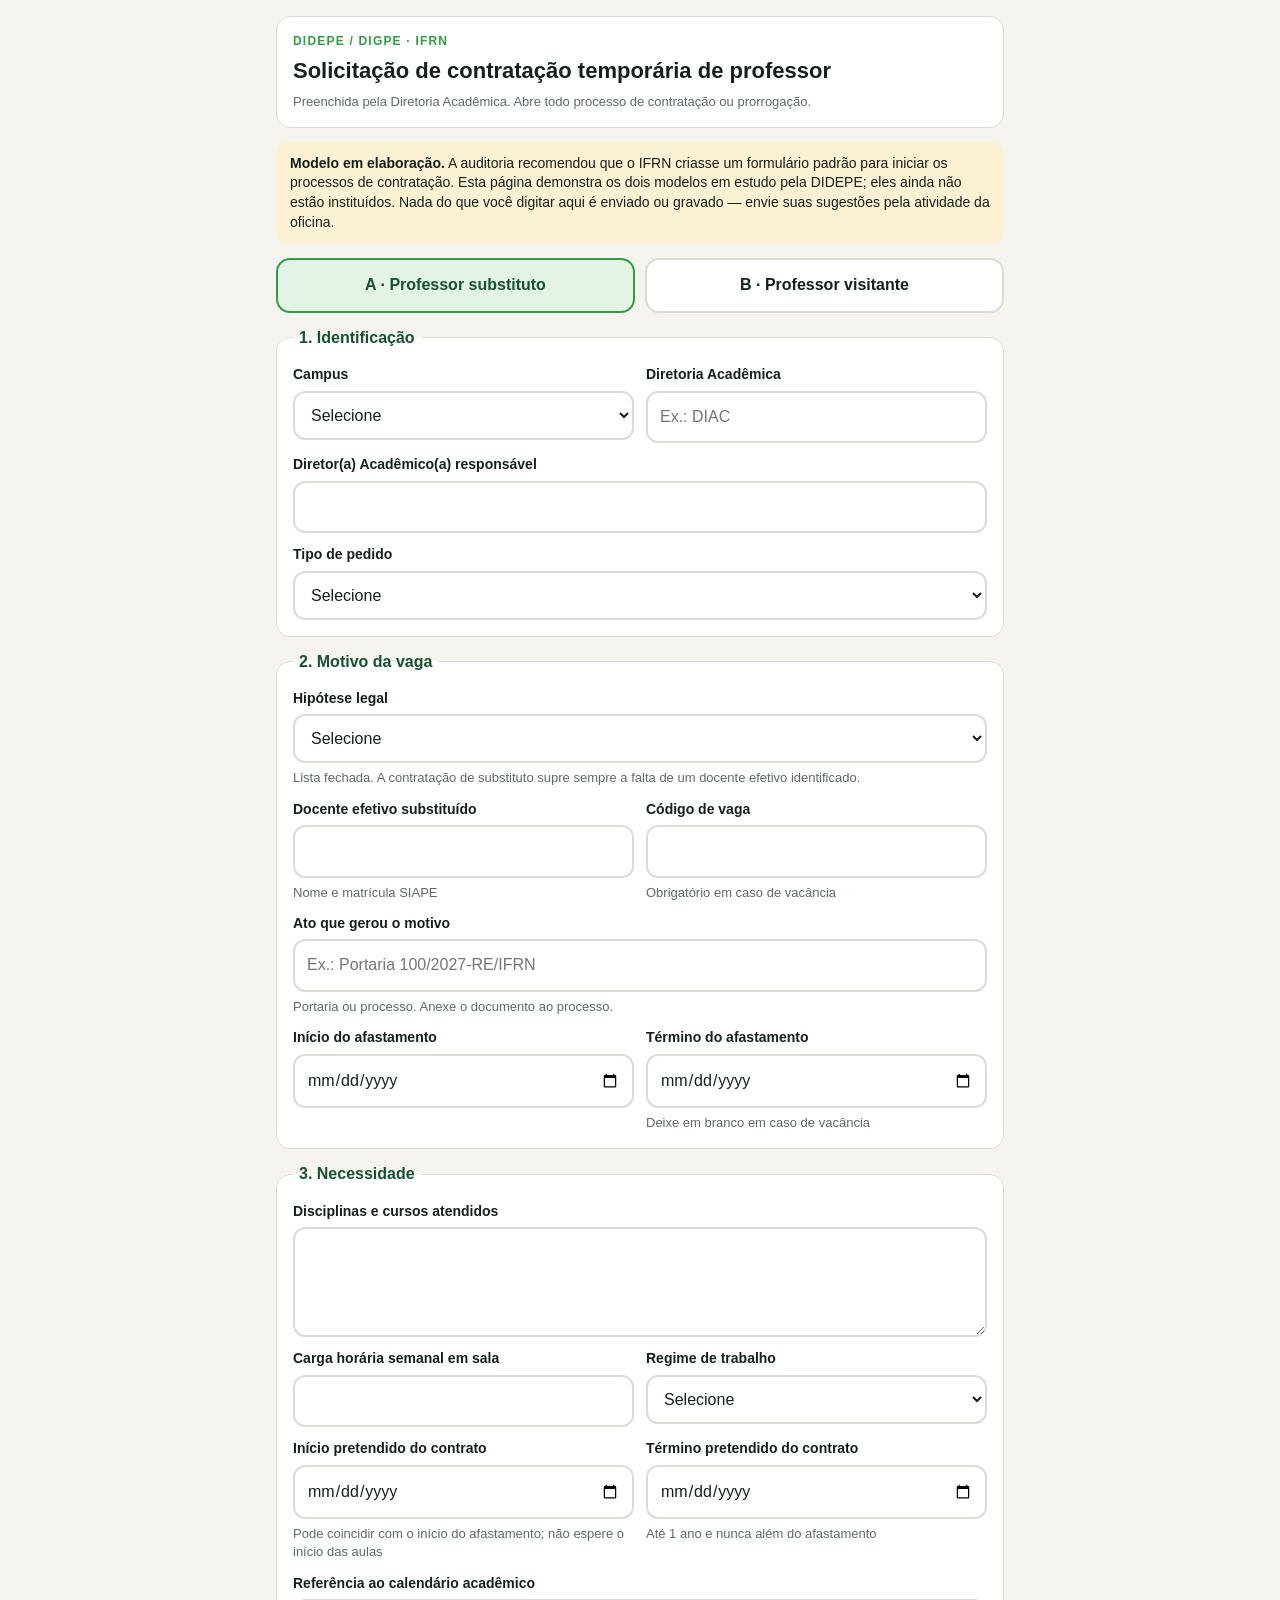
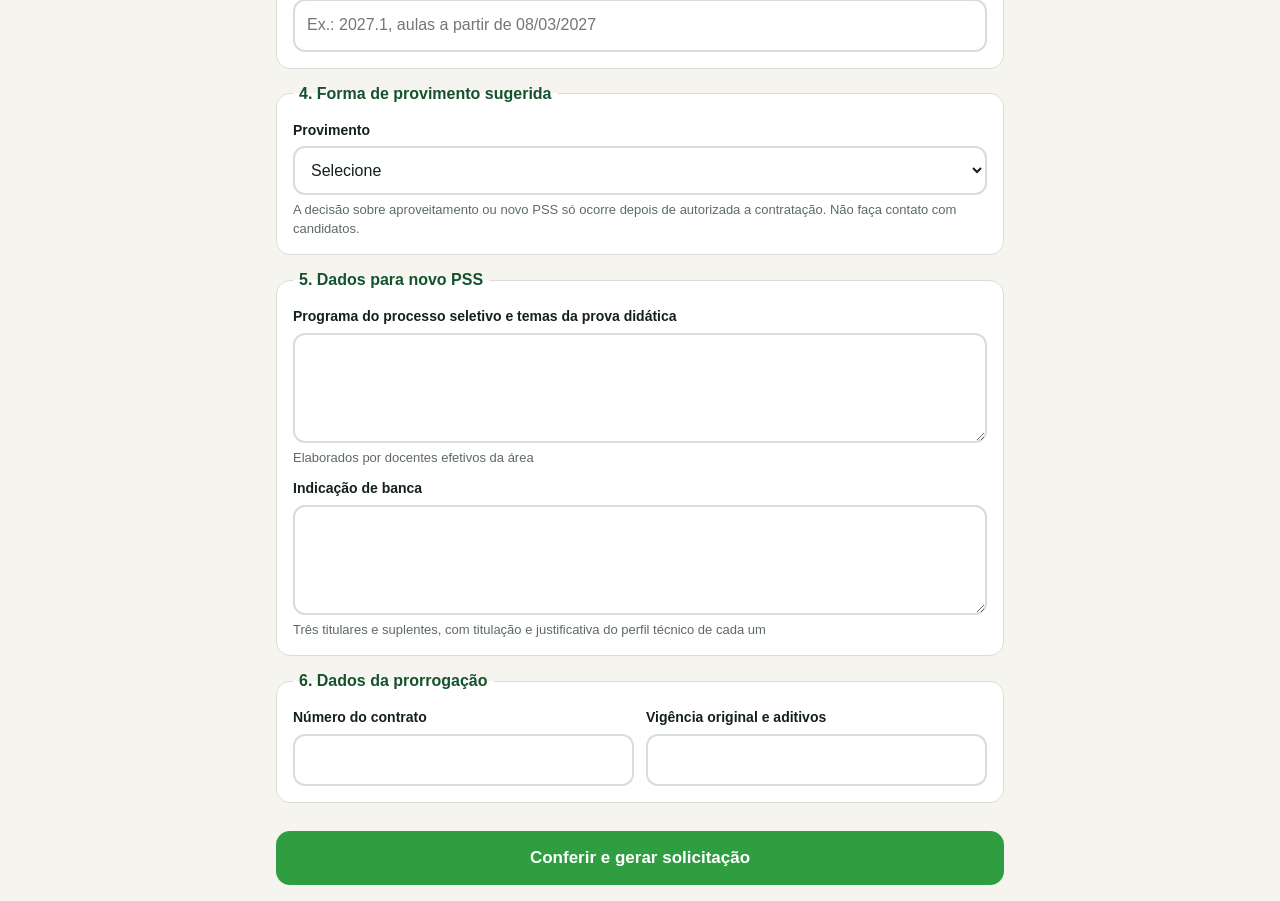
==== formulario.html @ 353e2e8f "Reorganiza as telas e acrescenta contexto aos blocos - distribui o conteúdo verticalmente; slides cu" ====
<!doctype html>
<html lang="pt-BR">
<head>
<meta charset="utf-8">
<meta name="viewport" content="width=device-width, initial-scale=1">
<meta name="theme-color" content="#14532d">
<title>Formulário padrão de solicitação · IFRN</title>
<link rel="stylesheet" href="css/base.css">
<style>
  .fm { max-width: 760px; margin: 0 auto; padding: 16px; display: flex; flex-direction: column; gap: 14px; }
  .abas { display: grid; grid-template-columns: 1fr 1fr; gap: 10px; }
  .abas button { border: 2px solid var(--linha); background: #fff; border-radius: var(--raio); padding: 14px 10px; font-weight: 700; min-height: 54px; }
  .abas button.ativo { border-color: var(--verde); background: var(--verde-cl); color: var(--verde-esc); }
  fieldset { border: 1px solid var(--linha); border-radius: var(--raio); background: #fff; padding: 16px; margin: 0; display: flex; flex-direction: column; gap: 12px; min-width: 0; }
  legend { font-weight: 800; color: var(--verde-esc); padding: 0 6px; }
  .duas { display: grid; grid-template-columns: 1fr 1fr; gap: 12px; }
  @media (max-width: 520px) { .duas { grid-template-columns: 1fr; } }
  .marcas { display: flex; flex-direction: column; gap: 8px; }
  .marcas label { display: flex; gap: 10px; align-items: flex-start; font-size: 15px; }
  .marcas input { width: 20px; height: 20px; margin-top: 2px; flex: 0 0 20px; }
  .dica { font-size: 13px; color: var(--cinza); }
  .modelo { background: var(--ambar-cl); border-radius: 12px; padding: 12px 14px; font-size: 14px; }
  #saida { background: #fff; border: 1px solid var(--linha); border-radius: var(--raio); padding: 20px; }
  #saida h2 { font-size: 18px; margin-bottom: 4px; } #saida h3 { font-size: 14px; color: var(--verde-esc); margin: 14px 0 4px; text-transform: uppercase; letter-spacing: .06em; }
  #saida dl { margin: 0; display: grid; grid-template-columns: minmax(120px, 34%) 1fr; gap: 4px 12px; font-size: 14px; } #saida dt { color: var(--cinza); } #saida dd { margin: 0; white-space: pre-wrap; }
  @media print { .nao-imp { display: none !important; } body { background: #fff; } #saida { border: 0; padding: 0; } }
</style>
</head>
<body>
<div class="fm">
  <div class="cartao nao-imp">
    <div class="rotulo">DIDEPE / DIGPE · IFRN</div>
    <h1 style="font-size:22px;margin-top:6px">Solicitação de contratação temporária de professor</h1>
    <p class="dica" style="margin-top:6px">Preenchida pela Diretoria Acadêmica. Abre todo processo de contratação ou prorrogação.</p>
  </div>
  <div class="modelo nao-imp"><b>Modelo em elaboração.</b> A auditoria recomendou que o IFRN criasse um formulário padrão para iniciar os processos de contratação. Esta página demonstra os dois modelos em estudo pela DIDEPE; eles ainda não estão instituídos. Nada do que você digitar aqui é enviado ou gravado — envie suas sugestões pela atividade da oficina.</div>
  <div class="abas nao-imp"><button id="ab-a" class="ativo">A · Professor substituto</button><button id="ab-b">B · Professor visitante</button></div>

  <form id="f" class="nao-imp" style="display:flex;flex-direction:column;gap:14px" novalidate></form>
  <div class="erro nao-imp" id="erros"></div>
  <button class="btn nao-imp" id="gerar">Conferir e gerar solicitação</button>
  <div id="saida" hidden></div>
  <button class="btn sec nao-imp" id="imprimir" hidden>Imprimir ou salvar em PDF</button>
</div>
<script src="js/conteudo.js"></script>
<script>
(function () {
  const $ = id => document.getElementById(id);
  const esc = s => String(s == null ? '' : s).replace(/[&<>"']/g, c => ({ '&': '&amp;', '<': '&lt;', '>': '&gt;', '"': '&quot;', "'": '&#39;' }[c]));
  const CAMPI = window.OFC_CAMPI.filter(c => c !== 'Outro');
  // Hipóteses do art. 2º da IN 1/2021-DIGPE (Lei 8.745/1993, art. 2º, § 1º). Lista fechada.
  const HIP = ['Vacância do cargo (exoneração, demissão, posse em cargo inacumulável, falecimento ou aposentadoria)',
    'Nomeação para cargo de reitor, vice-reitor, pró-reitor ou diretor de campus',
    'Afastamento para participação em programa de pós-graduação stricto sensu',
    'Afastamento para tratamento da própria saúde, superior a 60 dias',
    'Afastamento para estudo ou missão no exterior', 'Licença gestante ou adotante',
    'Afastamento para servir a organismo internacional', 'Afastamento para exercício de mandato eletivo',
    'Afastamento para servir a outro órgão ou entidade', 'Licença para acompanhamento de cônjuge ou companheiro',
    'Licença para desempenho de mandato classista', 'Licença para o serviço militar', 'Licença para tratar de assuntos particulares'];
  // Finalidades do art. 2º, § 5º, da Lei 8.745/1993. Falta de docente efetivo não é finalidade de visitante.
  const FIN = ['Apoiar a execução de programa de pós-graduação stricto sensu', 'Contribuir para o aprimoramento de programas de ensino, pesquisa e extensão',
    'Contribuir para a execução de programa de capacitação docente', 'Viabilizar intercâmbio científico e tecnológico'];
  // Art. 2º da Resolução 35/2022-CONSUP: o visitante pode atuar em todas as ofertas educativas.
  const ATU = ['Programas de pós-graduação stricto sensu', 'Cursos de pós-graduação lato sensu', 'Cursos técnicos e de graduação',
    'Programas e projetos de ensino, pesquisa e extensão', 'Programas de capacitação', 'Intercâmbio científico e tecnológico e parcerias institucionais',
    'Editoração e qualificação de periódicos científicos do IFRN'];
  const PROV = ['Lista de espera de PSS vigente no próprio campus', 'Lista de espera de PSS vigente em outro campus do IFRN',
    'Lista de espera de outra instituição federal de educação profissional e tecnológica', 'Novo processo seletivo simplificado'];

  const cp = (id, rot, html, dica) => '<div class="campo"><label for="' + id + '">' + rot + '</label>' + html + (dica ? '<span class="dica">' + dica + '</span>' : '') + '</div>';
  const tx = (id, rot, dica, ph) => cp(id, rot, '<input id="' + id + '" placeholder="' + esc(ph || '') + '">', dica);
  const dt = (id, rot, dica) => cp(id, rot, '<input type="date" id="' + id + '">', dica);
  const ar = (id, rot, dica) => cp(id, rot, '<textarea id="' + id + '"></textarea>', dica);
  const sl = (id, rot, ops, dica) => cp(id, rot, '<select id="' + id + '"><option value="">Selecione</option>' + ops.map(o => '<option>' + esc(o) + '</option>').join('') + '</select>', dica);
  const mk = (nome, ops) => '<div class="marcas">' + ops.map((o, i) => '<label><input type="checkbox" name="' + nome + '" value="' + esc(o) + '"><span>' + esc(o) + '</span></label>').join('') + '</div>';
  const fs = (leg, html, id) => '<fieldset' + (id ? ' id="' + id + '"' : '') + '><legend>' + leg + '</legend>' + html + '</fieldset>';
  const ident = fs('1. Identificação', '<div class="duas">' + sl('campus', 'Campus', CAMPI) + tx('diac', 'Diretoria Acadêmica', '', 'Ex.: DIAC') + '</div>' +
    tx('resp', 'Diretor(a) Acadêmico(a) responsável') + sl('pedido', 'Tipo de pedido', ['Nova contratação', 'Prorrogação de contrato']));

  const formA = () => ident +
    fs('2. Motivo da vaga', sl('hip', 'Hipótese legal', HIP, 'Lista fechada. A contratação de substituto supre sempre a falta de um docente efetivo identificado.') +
      '<div class="duas">' + tx('efetivo', 'Docente efetivo substituído', 'Nome e matrícula SIAPE') + tx('vaga', 'Código de vaga', 'Obrigatório em caso de vacância') + '</div>' +
      tx('ato', 'Ato que gerou o motivo', 'Portaria ou processo. Anexe o documento ao processo.', 'Ex.: Portaria 100/2027-RE/IFRN') +
      '<div class="duas">' + dt('af-ini', 'Início do afastamento') + dt('af-fim', 'Término do afastamento', 'Deixe em branco em caso de vacância') + '</div>') +
    fs('3. Necessidade', ar('disc', 'Disciplinas e cursos atendidos') +
      '<div class="duas">' + tx('ch', 'Carga horária semanal em sala') + sl('regime', 'Regime de trabalho', ['20 horas', '40 horas']) + '</div>' +
      '<div class="duas">' + dt('ini', 'Início pretendido do contrato', 'Pode coincidir com o início do afastamento; não espere o início das aulas') + dt('fim', 'Término pretendido do contrato', 'Até 1 ano e nunca além do afastamento') + '</div>' +
      tx('cal', 'Referência ao calendário acadêmico', '', 'Ex.: 2027.1, aulas a partir de 08/03/2027')) +
    fs('4. Forma de provimento sugerida', sl('prov', 'Provimento', PROV, 'A decisão sobre aproveitamento ou novo PSS só ocorre depois de autorizada a contratação. Não faça contato com candidatos.')) +
    fs('5. Dados para novo PSS', ar('prog', 'Programa do processo seletivo e temas da prova didática', 'Elaborados por docentes efetivos da área') +
      ar('banca', 'Indicação de banca', 'Três titulares e suplentes, com titulação e justificativa do perfil técnico de cada um'), 'sec-pss') +
    fs('6. Dados da prorrogação', '<div class="duas">' + tx('contrato', 'Número do contrato') + tx('vig', 'Vigência original e aditivos') + '</div>', 'sec-pro');

  const formB = () => ident.replace('</select></div></fieldset>', '</select></div>' + sl('mod', 'Modalidade', ['Professor visitante (PV)', 'Professor visitante estrangeiro (PVE)']) + '</fieldset>') +
    fs('2. Objetivo da contratação', sl('fin', 'Finalidade', FIN, 'Lista fechada da Lei 8.745/1993, art. 2º, § 5º. Falta de docente efetivo não é motivo para contratar visitante.') +
      '<div class="campo"><label>Onde o visitante atuará</label>' + mk('atu', ATU) + '<span class="dica">Marque todas as ofertas previstas. Não há restrição de oferta.</span></div>') +
    fs('3. Plano de trabalho', tx('vinc', 'Programa, curso ou projeto a que se vincula') +
      '<div class="campo"><label>Eixo</label>' + mk('eixo', ['Ensino', 'Pesquisa', 'Extensão']) + '</div>' +
      ar('just', 'Justificativa', 'Que contribuição o visitante traz que o quadro atual não oferece') +
      ar('ativ', 'Atividades previstas', 'Uma por linha, com a carga horária semanal de cada uma') +
      ar('metas', 'Metas e produtos esperados', 'Servem de base ao relatório de atividades e à eventual prorrogação') +
      ar('crono', 'Cronograma', 'Por mês ou por semestre')) +
    fs('4. Perfil e prazo', sl('tit', 'Titulação exigida', ['Doutor há pelo menos 2 anos', 'Exceção do art. 6º da Res. 35/2022 (somente se não houver doutor aprovado no certame)']) +
      tx('area', 'Área de conhecimento') + '<div class="duas">' + sl('regime', 'Regime de trabalho', ['20 horas', '40 horas']) + '<span></span></div>' +
      '<div class="duas">' + dt('ini', 'Início pretendido do contrato') + dt('fim', 'Término pretendido do contrato', 'PV: até 1 ano. PVE: até 2 anos') + '</div>') +
    fs('5. Dados da prorrogação', '<div class="duas">' + tx('contrato', 'Número do contrato') + tx('vig', 'Vigência original e aditivos') + '</div>' +
      ar('rel', 'Relatório de atividades', 'Informe o documento do relatório aprovado pela Diretoria Acadêmica'), 'sec-pro');

  let aba = 'a';
  const v = id => ($(id) ? $(id).value.trim() : '');
  const marcados = n => Array.from(document.querySelectorAll('input[name="' + n + '"]:checked')).map(i => i.value);
  const dias = (a, b) => Math.round((new Date(b) - new Date(a)) / 864e5);
  function condicionais() {
    if ($('sec-pss')) $('sec-pss').hidden = v('prov') !== PROV[3];
    if ($('sec-pro')) $('sec-pro').hidden = v('pedido') !== 'Prorrogação de contrato';
  }
  function montar() {
    $('f').innerHTML = aba === 'a' ? formA() : formB();
    $('ab-a').className = aba === 'a' ? 'ativo' : ''; $('ab-b').className = aba === 'b' ? 'ativo' : '';
    $('saida').hidden = true; $('imprimir').hidden = true; $('erros').textContent = '';
    $('f').onchange = condicionais; condicionais();
  }
  function validar() {
    const e = [], falta = (id, nome) => { if (!v(id)) e.push(nome); };
    falta('campus', 'Campus'); falta('diac', 'Diretoria Acadêmica'); falta('resp', 'Responsável'); falta('pedido', 'Tipo de pedido');
    const erros = [];
    if (aba === 'a') {
      falta('hip', 'Hipótese legal'); falta('ato', 'Ato que gerou o motivo'); falta('af-ini', 'Início do afastamento');
      falta('disc', 'Disciplinas'); falta('regime', 'Regime'); falta('ini', 'Início do contrato'); falta('fim', 'Término do contrato'); falta('cal', 'Calendário acadêmico'); falta('prov', 'Forma de provimento');
      const vac = v('hip') === HIP[0];
      if (vac) falta('vaga', 'Código de vaga'); else { falta('efetivo', 'Docente efetivo substituído'); falta('af-fim', 'Término do afastamento'); }
      if (v('prov') === PROV[3]) { falta('prog', 'Programa e temas do PSS'); falta('banca', 'Indicação de banca'); }
      if (v('ini') && v('fim')) {
        if (dias(v('ini'), v('fim')) <= 0) erros.push('O término do contrato deve ser posterior ao início.');
        if (dias(v('ini'), v('fim')) > 366) erros.push('O contrato inicial de substituto é de até 1 ano (Lei 8.745/1993, art. 4º, II). A prorrogação é pedida depois.');
        if (v('af-ini') && dias(v('af-ini'), v('ini')) < 0) erros.push('O contrato não pode começar antes do afastamento do docente efetivo.');
        if (!vac && v('af-fim') && dias(v('fim'), v('af-fim')) < 0) erros.push('O contrato não pode ultrapassar o término do afastamento (IN 1/2021, art. 4º, § 1º).');
      }
    } else {
      falta('mod', 'Modalidade'); falta('fin', 'Finalidade'); falta('vinc', 'Vínculo do plano de trabalho'); falta('just', 'Justificativa');
      falta('ativ', 'Atividades previstas'); falta('metas', 'Metas e produtos'); falta('crono', 'Cronograma'); falta('tit', 'Titulação exigida'); falta('area', 'Área');
      falta('regime', 'Regime'); falta('ini', 'Início do contrato'); falta('fim', 'Término do contrato');
      if (!marcados('atu').length) e.push('Onde o visitante atuará'); if (!marcados('eixo').length) e.push('Eixo');
      if (v('ini') && v('fim')) {
        const max = /PVE/.test(v('mod')) ? 731 : 366;
        if (dias(v('ini'), v('fim')) <= 0) erros.push('O término do contrato deve ser posterior ao início.');
        if (dias(v('ini'), v('fim')) > max) erros.push('Prazo inicial acima do permitido: PV até 1 ano, PVE até 2 anos (Res. 35/2022, art. 4º).');
      }
      if (v('pedido') === 'Prorrogação de contrato') falta('rel', 'Relatório de atividades');
    }
    if (v('pedido') === 'Prorrogação de contrato') { falta('contrato', 'Número do contrato'); falta('vig', 'Vigência original'); }
    if (e.length) erros.unshift('Preencha: ' + e.join(', ') + '.');
    return erros;
  }
  function gerar() {
    const erros = validar();
    $('erros').innerHTML = erros.map(esc).join('<br>');
    if (erros.length) { $('saida').hidden = true; $('imprimir').hidden = true; $('erros').scrollIntoView({ block: 'center' }); return; }
    const data = d => d ? d.split('-').reverse().join('/') : '';
    const linha = (k, val) => val ? '<dt>' + esc(k) + '</dt><dd>' + esc(val) + '</dd>' : '';
    const sec = (t, h) => h ? '<h3>' + esc(t) + '</h3><dl>' + h + '</dl>' : '';
    let h = '<h2>Solicitação de contratação temporária — ' + (aba === 'a' ? 'professor substituto' : esc(v('mod'))) + '</h2><p class="dica">Campus ' + esc(v('campus')) + ' · ' + esc(v('diac')) + '</p>' +
      sec('Identificação', linha('Responsável', v('resp')) + linha('Tipo de pedido', v('pedido')));
    if (aba === 'a') {
      h += sec('Motivo da vaga', linha('Hipótese legal', v('hip')) + linha('Docente efetivo', v('efetivo')) + linha('Código de vaga', v('vaga')) + linha('Ato', v('ato')) +
        linha('Afastamento', data(v('af-ini')) + (v('af-fim') ? ' a ' + data(v('af-fim')) : ''))) +
        sec('Necessidade', linha('Disciplinas e cursos', v('disc')) + linha('Carga horária', v('ch')) + linha('Regime', v('regime')) + linha('Período pretendido', data(v('ini')) + ' a ' + data(v('fim'))) + linha('Calendário acadêmico', v('cal'))) +
        sec('Provimento', linha('Forma sugerida', v('prov'))) + (v('prov') === PROV[3] ? sec('Novo PSS', linha('Programa e temas', v('prog')) + linha('Banca indicada', v('banca'))) : '');
    } else {
      h += sec('Objetivo', linha('Finalidade', v('fin')) + linha('Atuação', marcados('atu').join('; '))) +
        sec('Plano de trabalho', linha('Vínculo', v('vinc')) + linha('Eixo', marcados('eixo').join(', ')) + linha('Justificativa', v('just')) + linha('Atividades', v('ativ')) + linha('Metas e produtos', v('metas')) + linha('Cronograma', v('crono'))) +
        sec('Perfil e prazo', linha('Titulação', v('tit')) + linha('Área', v('area')) + linha('Regime', v('regime')) + linha('Período pretendido', data(v('ini')) + ' a ' + data(v('fim'))));
    }
    if (v('pedido') === 'Prorrogação de contrato') h += sec('Prorrogação', linha('Contrato', v('contrato')) + linha('Vigência original e aditivos', v('vig')) + linha('Relatório de atividades', v('rel')));
    h += '<p class="dica" style="margin-top:16px">Assinatura eletrônica do(a) Diretor(a) Acadêmico(a). Encaminhe à COGPE para análise.</p>';
    $('saida').innerHTML = h; $('saida').hidden = false; $('imprimir').hidden = false; $('saida').scrollIntoView({ behavior: 'smooth' });
  }
  $('ab-a').onclick = () => { aba = 'a'; montar(); };
  $('ab-b').onclick = () => { aba = 'b'; montar(); };
  $('gerar').onclick = gerar;
  $('imprimir').onclick = () => print();
  if (new URLSearchParams(location.search).get('m') === 'b') aba = 'b';
  montar();
})();
</script>
</body>
</html>
---- css/base.css ----
:root {
  --verde: #2f9e41; --verde-esc: #14532d; --verde-cl: #e3f3e5;
  --tinta: #14201a; --cinza: #5d6b63; --linha: #d9ddd4; --papel: #f6f4ee; --branco: #ffffff;
  --vermelho: #cd191e; --vermelho-cl: #fbe6e6; --ambar: #b77700; --ambar-cl: #fdf1d3;
  --raio: 14px;
  --fonte: -apple-system, BlinkMacSystemFont, "Segoe UI", Roboto, "Helvetica Neue", Arial, sans-serif;
}
* { box-sizing: border-box; }
html, body { margin: 0; padding: 0; }
body { font-family: var(--fonte); color: var(--tinta); background: var(--papel); line-height: 1.4; -webkit-text-size-adjust: 100%; }
h1, h2, h3, p { margin: 0; }
button { font: inherit; color: inherit; cursor: pointer; }
.faixa-teste { background: var(--ambar); color: #fff; text-align: center; font-weight: 700; font-size: 12px; letter-spacing: .12em; padding: 4px 8px; }

/* ---------- celular ---------- */
.cel { max-width: 560px; margin: 0 auto; min-height: 100dvh; display: flex; flex-direction: column; }
.cel-topo { background: var(--verde-esc); color: #fff; padding: 12px 16px; display: flex; align-items: center; justify-content: space-between; gap: 12px; position: sticky; top: 0; z-index: 5; }
.cel-topo .quem { font-weight: 700; font-size: 16px; overflow: hidden; text-overflow: ellipsis; white-space: nowrap; }
.cel-topo .quem small { display: block; font-weight: 400; opacity: .8; font-size: 12px; }
.cel-topo .placar { text-align: right; font-variant-numeric: tabular-nums; white-space: nowrap; }
.cel-topo .placar b { font-size: 20px; }
.cel-topo .placar small { display: block; opacity: .8; font-size: 12px; }
.cel-corpo { flex: 1; padding: 16px; display: flex; flex-direction: column; gap: 14px; }
.cel-nav { display: grid; grid-template-columns: 1fr 1fr; border-top: 1px solid var(--linha); background: var(--branco); position: sticky; bottom: 0; }
.cel-nav button { border: 0; background: none; padding: 14px 8px; font-weight: 600; color: var(--cinza); border-top: 3px solid transparent; }
.cel-nav button.ativo { color: var(--verde-esc); border-top-color: var(--verde); }
.cartao { background: var(--branco); border: 1px solid var(--linha); border-radius: var(--raio); padding: 16px; }
.rotulo { font-size: 12px; font-weight: 700; letter-spacing: .1em; text-transform: uppercase; color: var(--verde); }
.pergunta { font-size: 18px; font-weight: 600; margin-top: 6px; }
.opcoes { display: flex; flex-direction: column; gap: 10px; }
.opcao { text-align: left; background: var(--branco); border: 2px solid var(--linha); border-radius: var(--raio); padding: 14px 16px; font-size: 16px; min-height: 52px; width: 100%; display: flex; gap: 12px; align-items: center; }
.opcao .marca { flex: 0 0 22px; height: 22px; border-radius: 50%; border: 2px solid var(--linha); }
.opcao.multi .marca { border-radius: 6px; }
.opcao.sel { border-color: var(--verde); background: var(--verde-cl); }
.opcao.sel .marca { border-color: var(--verde); background: var(--verde); box-shadow: inset 0 0 0 3px #fff; }
.opcao.certa { border-color: var(--verde); background: var(--verde-cl); }
.opcao.errada { border-color: var(--vermelho); background: var(--vermelho-cl); }
.btn { border: 0; background: var(--verde); color: #fff; font-weight: 700; font-size: 17px; border-radius: var(--raio); padding: 15px 18px; width: 100%; min-height: 54px; }
.btn:disabled { background: #b9c2bb; }
.btn.sec { background: var(--branco); color: var(--verde-esc); border: 2px solid var(--verde); }
.campo { display: flex; flex-direction: column; gap: 6px; }
.campo label { font-weight: 600; font-size: 14px; }
.campo input, .campo select, .campo textarea { font: inherit; font-size: 16px; padding: 13px 12px; border: 2px solid var(--linha); border-radius: 12px; background: #fff; width: 100%; color: var(--tinta); }
.campo textarea { min-height: 110px; resize: vertical; }
.campo input:focus, .campo select:focus, .campo textarea:focus { outline: none; border-color: var(--verde); }
.aviso { text-align: center; padding: 28px 16px; }
.aviso .icone { font-size: 44px; line-height: 1; }
.aviso h2 { font-size: 22px; margin-top: 10px; }
.aviso p { color: var(--cinza); margin-top: 6px; }
.resultado { border-radius: var(--raio); padding: 18px; text-align: center; font-weight: 700; font-size: 20px; }
.resultado.ok { background: var(--verde-cl); color: var(--verde-esc); }
.resultado.nao { background: var(--vermelho-cl); color: var(--vermelho); }
.resultado small { display: block; font-weight: 500; font-size: 14px; margin-top: 4px; }
.erro { color: var(--vermelho); font-size: 14px; font-weight: 600; }
.ordem-item { display: grid; grid-template-columns: 30px 1fr auto; gap: 10px; align-items: center; background: #fff; border: 2px solid var(--linha); border-radius: 12px; padding: 10px; }
.ordem-item .n { font-weight: 800; color: var(--verde); text-align: center; }
.ordem-item .setas { display: flex; gap: 6px; }
.ordem-item .setas button { width: 42px; height: 42px; border-radius: 10px; border: 2px solid var(--linha); background: var(--papel); font-size: 18px; }
.mural-item { display: grid; grid-template-columns: 1fr auto; gap: 12px; align-items: center; background: #fff; border: 1px solid var(--linha); border-radius: 12px; padding: 12px; }
.voto { min-width: 58px; border: 2px solid var(--linha); background: #fff; border-radius: 12px; padding: 8px 6px; font-weight: 700; text-align: center; }
.voto.meu { border-color: var(--verde); background: var(--verde-cl); color: var(--verde-esc); }
.caso-texto { background: var(--ambar-cl); border-radius: 12px; padding: 14px; font-size: 15px; }
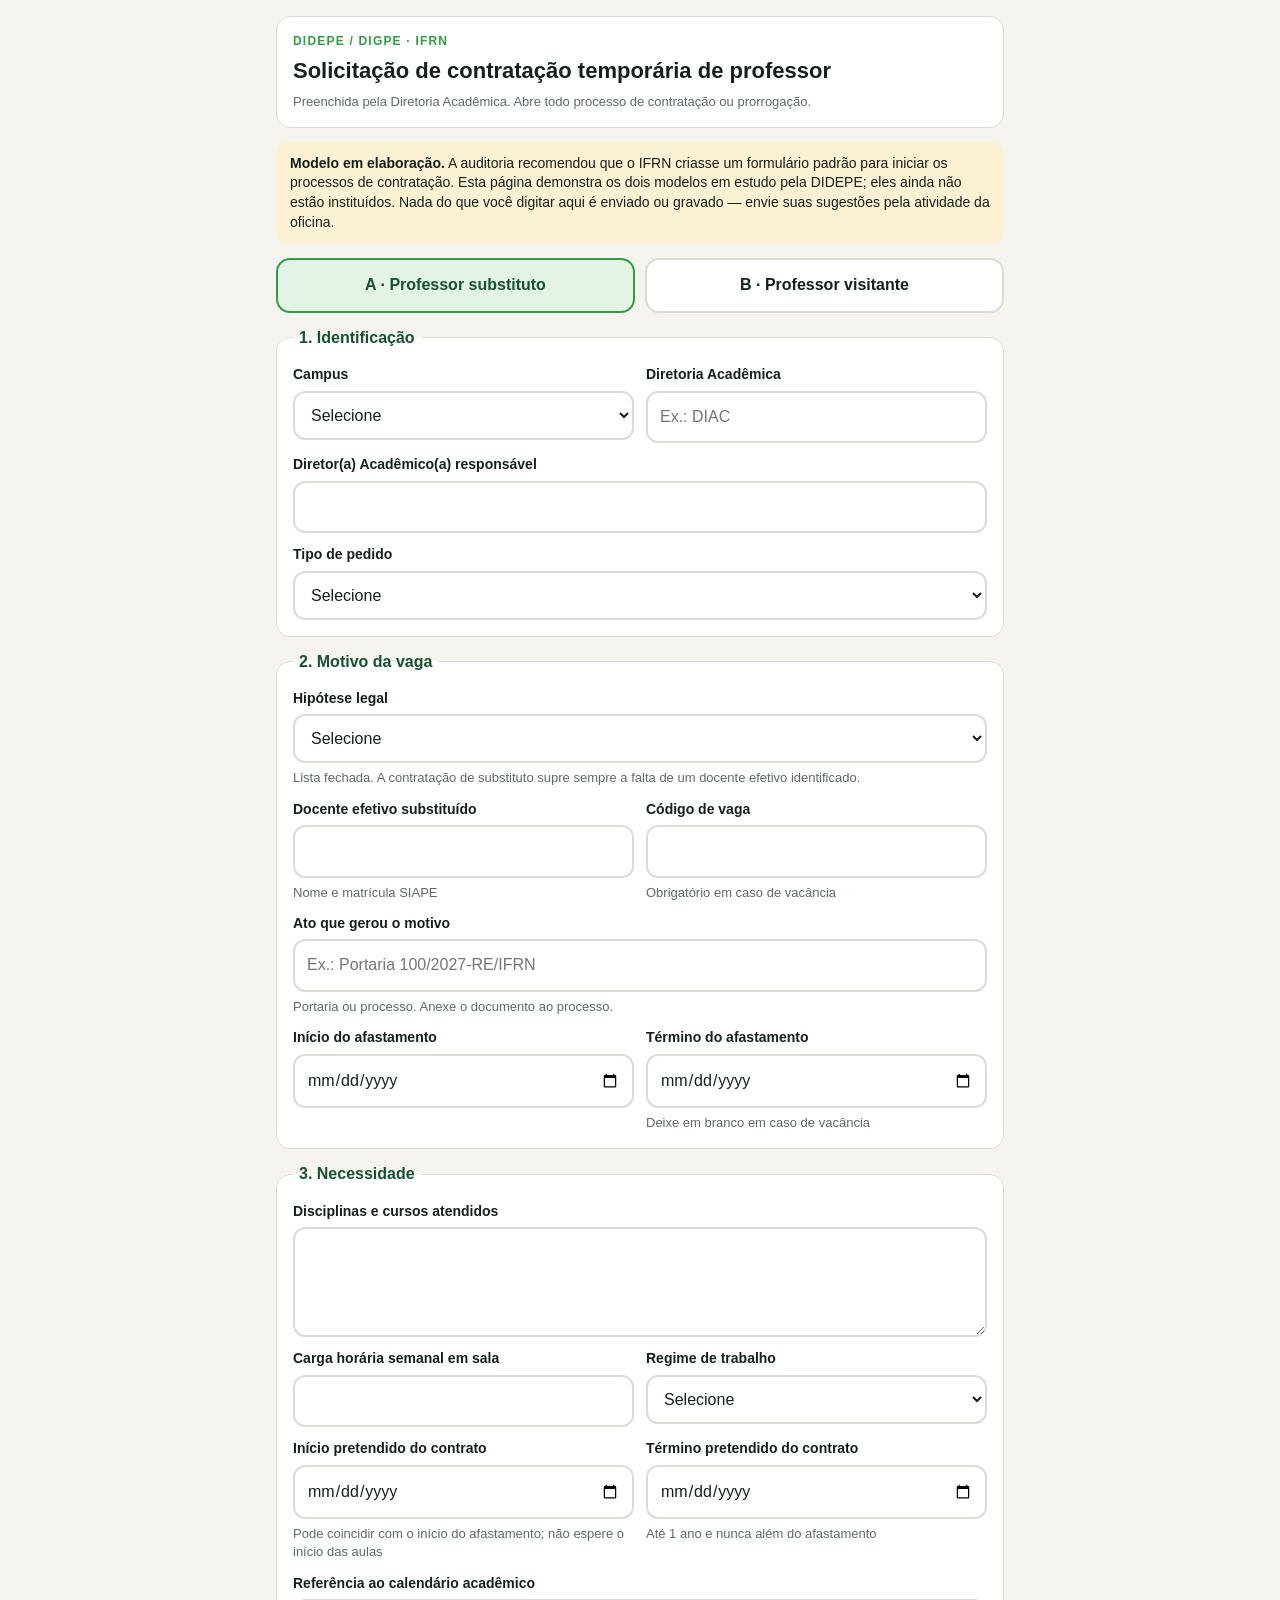
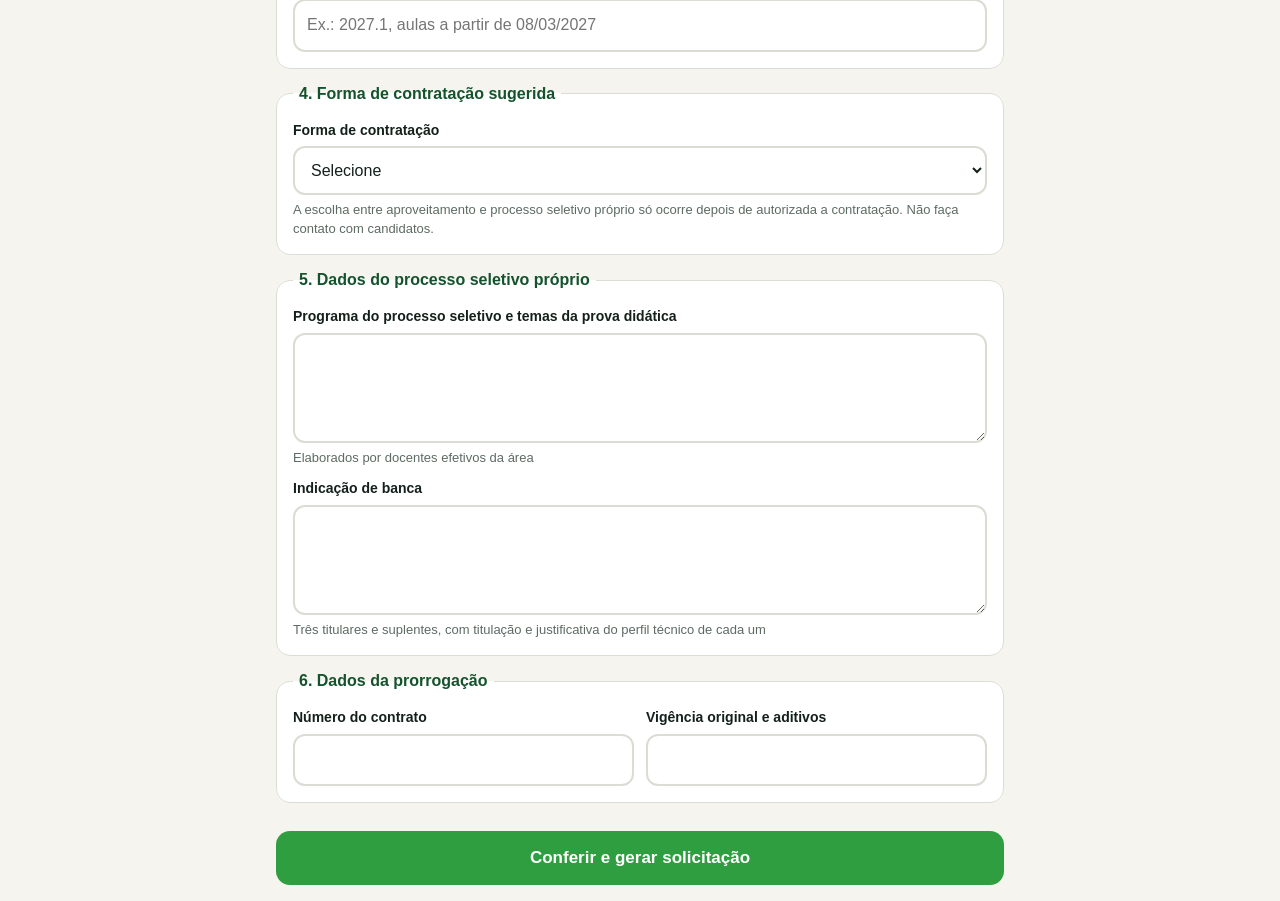
==== commit 39fdefce: "Troca 'provimento' por 'forma de contratação' Provimento é termo de cargo efetivo. Para temporários," ====
--- a/formulario.html
+++ b/formulario.html
@@ -64,8 +64,9 @@
   const ATU = ['Programas de pós-graduação stricto sensu', 'Cursos de pós-graduação lato sensu', 'Cursos técnicos e de graduação',
     'Programas e projetos de ensino, pesquisa e extensão', 'Programas de capacitação', 'Intercâmbio científico e tecnológico e parcerias institucionais',
     'Editoração e qualificação de periódicos científicos do IFRN'];
-  const PROV = ['Lista de espera de PSS vigente no próprio campus', 'Lista de espera de PSS vigente em outro campus do IFRN',
-    'Lista de espera de outra instituição federal de educação profissional e tecnológica', 'Novo processo seletivo simplificado'];
+  // Formas de contratação: aproveitamento de lista de espera vigente ou processo seletivo próprio.
+  const PROV = ['Aproveitamento de lista de espera do próprio campus', 'Aproveitamento de lista de espera de outro campus do IFRN',
+    'Aproveitamento de lista de espera de outra instituição federal de educação profissional e tecnológica', 'Realização de processo seletivo próprio'];
 
   const cp = (id, rot, html, dica) => '<div class="campo"><label for="' + id + '">' + rot + '</label>' + html + (dica ? '<span class="dica">' + dica + '</span>' : '') + '</div>';
   const tx = (id, rot, dica, ph) => cp(id, rot, '<input id="' + id + '" placeholder="' + esc(ph || '') + '">', dica);
@@ -86,8 +87,8 @@
       '<div class="duas">' + tx('ch', 'Carga horária semanal em sala') + sl('regime', 'Regime de trabalho', ['20 horas', '40 horas']) + '</div>' +
       '<div class="duas">' + dt('ini', 'Início pretendido do contrato', 'Pode coincidir com o início do afastamento; não espere o início das aulas') + dt('fim', 'Término pretendido do contrato', 'Até 1 ano e nunca além do afastamento') + '</div>' +
       tx('cal', 'Referência ao calendário acadêmico', '', 'Ex.: 2027.1, aulas a partir de 08/03/2027')) +
-    fs('4. Forma de provimento sugerida', sl('prov', 'Provimento', PROV, 'A decisão sobre aproveitamento ou novo PSS só ocorre depois de autorizada a contratação. Não faça contato com candidatos.')) +
-    fs('5. Dados para novo PSS', ar('prog', 'Programa do processo seletivo e temas da prova didática', 'Elaborados por docentes efetivos da área') +
+    fs('4. Forma de contratação sugerida', sl('prov', 'Forma de contratação', PROV, 'A escolha entre aproveitamento e processo seletivo próprio só ocorre depois de autorizada a contratação. Não faça contato com candidatos.')) +
+    fs('5. Dados do processo seletivo próprio', ar('prog', 'Programa do processo seletivo e temas da prova didática', 'Elaborados por docentes efetivos da área') +
       ar('banca', 'Indicação de banca', 'Três titulares e suplentes, com titulação e justificativa do perfil técnico de cada um'), 'sec-pss') +
     fs('6. Dados da prorrogação', '<div class="duas">' + tx('contrato', 'Número do contrato') + tx('vig', 'Vigência original e aditivos') + '</div>', 'sec-pro');
 
@@ -126,10 +127,10 @@
     const erros = [];
     if (aba === 'a') {
       falta('hip', 'Hipótese legal'); falta('ato', 'Ato que gerou o motivo'); falta('af-ini', 'Início do afastamento');
-      falta('disc', 'Disciplinas'); falta('regime', 'Regime'); falta('ini', 'Início do contrato'); falta('fim', 'Término do contrato'); falta('cal', 'Calendário acadêmico'); falta('prov', 'Forma de provimento');
+      falta('disc', 'Disciplinas'); falta('regime', 'Regime'); falta('ini', 'Início do contrato'); falta('fim', 'Término do contrato'); falta('cal', 'Calendário acadêmico'); falta('prov', 'Forma de contratação');
       const vac = v('hip') === HIP[0];
       if (vac) falta('vaga', 'Código de vaga'); else { falta('efetivo', 'Docente efetivo substituído'); falta('af-fim', 'Término do afastamento'); }
-      if (v('prov') === PROV[3]) { falta('prog', 'Programa e temas do PSS'); falta('banca', 'Indicação de banca'); }
+      if (v('prov') === PROV[3]) { falta('prog', 'Programa e temas do processo seletivo'); falta('banca', 'Indicação de banca'); }
       if (v('ini') && v('fim')) {
         if (dias(v('ini'), v('fim')) <= 0) erros.push('O término do contrato deve ser posterior ao início.');
         if (dias(v('ini'), v('fim')) > 366) erros.push('O contrato inicial de substituto é de até 1 ano (Lei 8.745/1993, art. 4º, II). A prorrogação é pedida depois.');
@@ -165,7 +166,7 @@
       h += sec('Motivo da vaga', linha('Hipótese legal', v('hip')) + linha('Docente efetivo', v('efetivo')) + linha('Código de vaga', v('vaga')) + linha('Ato', v('ato')) +
         linha('Afastamento', data(v('af-ini')) + (v('af-fim') ? ' a ' + data(v('af-fim')) : ''))) +
         sec('Necessidade', linha('Disciplinas e cursos', v('disc')) + linha('Carga horária', v('ch')) + linha('Regime', v('regime')) + linha('Período pretendido', data(v('ini')) + ' a ' + data(v('fim'))) + linha('Calendário acadêmico', v('cal'))) +
-        sec('Provimento', linha('Forma sugerida', v('prov'))) + (v('prov') === PROV[3] ? sec('Novo PSS', linha('Programa e temas', v('prog')) + linha('Banca indicada', v('banca'))) : '');
+        sec('Forma de contratação', linha('Forma sugerida', v('prov'))) + (v('prov') === PROV[3] ? sec('Processo seletivo próprio', linha('Programa e temas', v('prog')) + linha('Banca indicada', v('banca'))) : '');
     } else {
       h += sec('Objetivo', linha('Finalidade', v('fin')) + linha('Atuação', marcados('atu').join('; '))) +
         sec('Plano de trabalho', linha('Vínculo', v('vinc')) + linha('Eixo', marcados('eixo').join(', ')) + linha('Justificativa', v('just')) + linha('Atividades', v('ativ')) + linha('Metas e produtos', v('metas')) + linha('Cronograma', v('crono'))) +
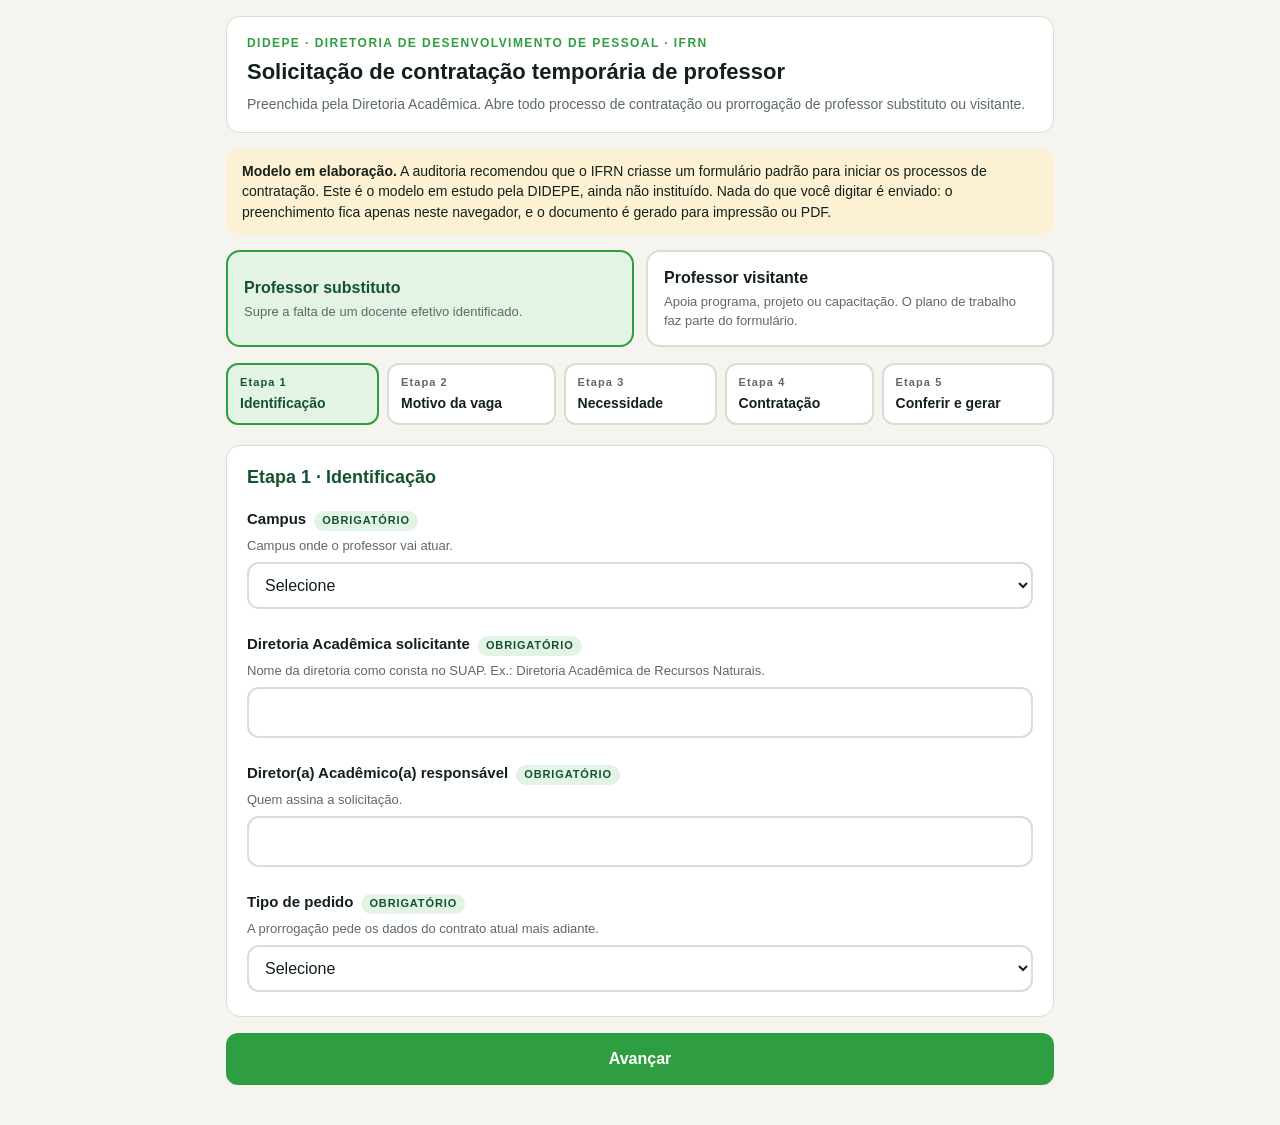
==== commit 75d682ee: "Refaz o formulário em etapas e ajusta o mural e a autodeclaração Formulário: - arquivo único, sem de" ====
--- a/formulario.html
+++ b/formulario.html
@@ -3,185 +3,430 @@
 <head>
 <meta charset="utf-8">
 <meta name="viewport" content="width=device-width, initial-scale=1">
-<meta name="theme-color" content="#14532d">
-<title>Formulário padrão de solicitação · IFRN</title>
-<link rel="stylesheet" href="css/base.css">
+<title>Solicitação de contratação temporária de professor · IFRN</title>
+<!-- Arquivo único: funciona offline, basta abrir no navegador. Nada é enviado nem gravado em servidor. -->
 <style>
-  .fm { max-width: 760px; margin: 0 auto; padding: 16px; display: flex; flex-direction: column; gap: 14px; }
-  .abas { display: grid; grid-template-columns: 1fr 1fr; gap: 10px; }
-  .abas button { border: 2px solid var(--linha); background: #fff; border-radius: var(--raio); padding: 14px 10px; font-weight: 700; min-height: 54px; }
-  .abas button.ativo { border-color: var(--verde); background: var(--verde-cl); color: var(--verde-esc); }
-  fieldset { border: 1px solid var(--linha); border-radius: var(--raio); background: #fff; padding: 16px; margin: 0; display: flex; flex-direction: column; gap: 12px; min-width: 0; }
-  legend { font-weight: 800; color: var(--verde-esc); padding: 0 6px; }
-  .duas { display: grid; grid-template-columns: 1fr 1fr; gap: 12px; }
-  @media (max-width: 520px) { .duas { grid-template-columns: 1fr; } }
-  .marcas { display: flex; flex-direction: column; gap: 8px; }
-  .marcas label { display: flex; gap: 10px; align-items: flex-start; font-size: 15px; }
-  .marcas input { width: 20px; height: 20px; margin-top: 2px; flex: 0 0 20px; }
-  .dica { font-size: 13px; color: var(--cinza); }
-  .modelo { background: var(--ambar-cl); border-radius: 12px; padding: 12px 14px; font-size: 14px; }
-  #saida { background: #fff; border: 1px solid var(--linha); border-radius: var(--raio); padding: 20px; }
-  #saida h2 { font-size: 18px; margin-bottom: 4px; } #saida h3 { font-size: 14px; color: var(--verde-esc); margin: 14px 0 4px; text-transform: uppercase; letter-spacing: .06em; }
-  #saida dl { margin: 0; display: grid; grid-template-columns: minmax(120px, 34%) 1fr; gap: 4px 12px; font-size: 14px; } #saida dt { color: var(--cinza); } #saida dd { margin: 0; white-space: pre-wrap; }
-  @media print { .nao-imp { display: none !important; } body { background: #fff; } #saida { border: 0; padding: 0; } }
+:root{--verde:#2f9e41;--verde-esc:#14532d;--verde-cl:#e3f3e5;--tinta:#14201a;--cinza:#5d6b63;
+--linha:#d9ddd4;--papel:#f6f4ee;--vermelho:#cd191e;--vermelho-cl:#fbe6e6;--ambar:#b77700;--ambar-cl:#fdf1d3;--raio:14px}
+*{box-sizing:border-box}
+[hidden]{display:none !important}
+html,body{margin:0;padding:0}
+body{font-family:-apple-system,BlinkMacSystemFont,"Segoe UI",Roboto,"Helvetica Neue",Arial,sans-serif;
+color:var(--tinta);background:var(--papel);line-height:1.45;-webkit-text-size-adjust:100%}
+h1,h2,h3,p{margin:0}
+button{font:inherit;color:inherit;cursor:pointer}
+.env{max-width:860px;margin:0 auto;padding:16px 16px 40px;display:flex;flex-direction:column;gap:16px}
+.cab{background:#fff;border:1px solid var(--linha);border-radius:var(--raio);padding:18px 20px}
+.cab .rot{font-size:12px;font-weight:800;letter-spacing:.12em;text-transform:uppercase;color:var(--verde)}
+.cab h1{font-size:22px;margin-top:6px;line-height:1.25}
+.cab p{color:var(--cinza);font-size:14px;margin-top:8px}
+.aviso{background:var(--ambar-cl);border-radius:12px;padding:12px 16px;font-size:14px}
+/* seletor de modelo */
+.modelos{display:grid;grid-template-columns:1fr 1fr;gap:12px}
+.modelos button{border:2px solid var(--linha);background:#fff;border-radius:var(--raio);padding:14px 16px;
+text-align:left;min-height:76px;display:flex;flex-direction:column;gap:4px;justify-content:center}
+.modelos button b{font-size:16px}
+.modelos button span{font-size:13px;color:var(--cinza);font-weight:400}
+.modelos button.on{border-color:var(--verde);background:var(--verde-cl)}
+.modelos button.on b{color:var(--verde-esc)}
+/* etapas */
+.etapas{display:flex;gap:8px;overflow-x:auto;padding-bottom:4px}
+.etapas button{flex:1 0 auto;min-width:112px;border:2px solid var(--linha);background:#fff;border-radius:12px;
+padding:10px 12px;text-align:left;display:flex;flex-direction:column;gap:2px;position:relative}
+.etapas button em{font-style:normal;font-size:11px;font-weight:800;letter-spacing:.1em;color:var(--cinza)}
+.etapas button b{font-size:14px;font-weight:600}
+.etapas button.on{border-color:var(--verde);background:var(--verde-cl)}
+.etapas button.on b,.etapas button.on em{color:var(--verde-esc)}
+.etapas button.ok em::after{content:" ✓";color:var(--verde)}
+.etapas button.falta em::after{content:" !";color:var(--vermelho)}
+.painel{background:#fff;border:1px solid var(--linha);border-radius:var(--raio);padding:18px 20px;
+display:flex;flex-direction:column;gap:18px}
+.painel h2{font-size:18px;color:var(--verde-esc)}
+.campo{display:flex;flex-direction:column;gap:6px}
+.campo .lin{display:flex;align-items:baseline;gap:8px;flex-wrap:wrap}
+.campo label{font-weight:600;font-size:15px}
+.marca{font-size:11px;font-weight:800;letter-spacing:.08em;text-transform:uppercase;border-radius:999px;padding:2px 8px}
+.marca.ob{background:var(--verde-cl);color:var(--verde-esc)}
+.marca.op{background:#eceae3;color:var(--cinza)}
+.dica{font-size:13px;color:var(--cinza)}
+.campo input,.campo select,.campo textarea{font:inherit;font-size:16px;padding:12px;border:2px solid var(--linha);
+border-radius:12px;background:#fff;width:100%;color:var(--tinta)}
+.campo textarea{min-height:104px;resize:vertical}
+.campo input:focus,.campo select:focus,.campo textarea:focus{outline:none;border-color:var(--verde)}
+.campo.erro input,.campo.erro select,.campo.erro textarea,.campo.erro .marcas{border-color:var(--vermelho);background:var(--vermelho-cl)}
+.campo .msg{font-size:13px;color:var(--vermelho);font-weight:600}
+.duas{display:grid;grid-template-columns:1fr 1fr;gap:16px}
+@media (max-width:560px){.duas{grid-template-columns:1fr}.modelos{grid-template-columns:1fr}}
+.marcas{display:flex;flex-direction:column;gap:8px;border:2px solid transparent;border-radius:12px}
+.marcas label{display:flex;gap:10px;align-items:flex-start;font-size:15px;font-weight:400}
+.marcas input{width:20px;height:20px;margin-top:2px;flex:0 0 20px}
+.nav{display:flex;gap:12px}
+.btn{border:0;background:var(--verde);color:#fff;font-weight:700;font-size:16px;border-radius:12px;
+padding:14px 20px;min-height:52px;flex:1}
+.btn.sec{background:#fff;color:var(--verde-esc);border:2px solid var(--verde)}
+.btn.fraco{background:#fff;color:var(--cinza);border:2px solid var(--linha);font-weight:600}
+.btn:disabled{opacity:.5}
+.resumo{background:var(--vermelho-cl);border-radius:12px;padding:14px 16px;font-size:14px;color:var(--vermelho);font-weight:600}
+.resumo ul{margin:8px 0 0;padding-left:20px;font-weight:400}
+/* documento gerado */
+#doc{background:#fff;border:1px solid var(--linha);border-radius:var(--raio);padding:40px}
+.doc-cab{text-align:center;border-bottom:2px solid var(--tinta);padding-bottom:12px;margin-bottom:22px}
+.doc-cab div{font-size:12px;letter-spacing:.04em;text-transform:uppercase}
+.doc-cab div.org{font-weight:700}
+#doc h2{text-align:center;font-size:16px;letter-spacing:.04em;text-transform:uppercase;margin:0 0 22px}
+#doc section{margin-bottom:18px;break-inside:avoid}
+#doc h3{font-size:12px;letter-spacing:.08em;text-transform:uppercase;color:var(--verde-esc);
+border-bottom:1px solid var(--linha);padding-bottom:4px;margin:0 0 8px}
+#doc dl{margin:0;display:grid;grid-template-columns:minmax(150px,32%) 1fr;gap:6px 16px;font-size:14px}
+#doc dt{color:var(--cinza)}
+#doc dd{margin:0;white-space:pre-wrap}
+.assina{margin-top:40px;text-align:center;font-size:14px;break-inside:avoid}
+.assina .risco{width:280px;border-top:1px solid var(--tinta);margin:48px auto 6px}
+.assina small{color:var(--cinza)}
+@media print{
+  @page{size:A4;margin:18mm 16mm}
+  body{background:#fff}
+  .env{max-width:none;padding:0;gap:0}
+  .nao-imp{display:none !important}
+  #doc{border:0;border-radius:0;padding:0}
+  #doc dl{font-size:11pt}
+  .doc-cab{margin-bottom:16px}
+  #doc h2{margin-bottom:16px}
+  #doc section{margin-bottom:11px}
+  .assina{margin-top:8px}
+  .assina .risco{margin:24px auto 6px}
+}
 </style>
 </head>
 <body>
-<div class="fm">
-  <div class="cartao nao-imp">
-    <div class="rotulo">DIDEPE / DIGPE · IFRN</div>
-    <h1 style="font-size:22px;margin-top:6px">Solicitação de contratação temporária de professor</h1>
-    <p class="dica" style="margin-top:6px">Preenchida pela Diretoria Acadêmica. Abre todo processo de contratação ou prorrogação.</p>
+<div class="env">
+  <div class="cab nao-imp">
+    <div class="rot">DIDEPE · Diretoria de Desenvolvimento de Pessoal · IFRN</div>
+    <h1>Solicitação de contratação temporária de professor</h1>
+    <p>Preenchida pela Diretoria Acadêmica. Abre todo processo de contratação ou prorrogação de professor substituto ou visitante.</p>
   </div>
-  <div class="modelo nao-imp"><b>Modelo em elaboração.</b> A auditoria recomendou que o IFRN criasse um formulário padrão para iniciar os processos de contratação. Esta página demonstra os dois modelos em estudo pela DIDEPE; eles ainda não estão instituídos. Nada do que você digitar aqui é enviado ou gravado — envie suas sugestões pela atividade da oficina.</div>
-  <div class="abas nao-imp"><button id="ab-a" class="ativo">A · Professor substituto</button><button id="ab-b">B · Professor visitante</button></div>
-
-  <form id="f" class="nao-imp" style="display:flex;flex-direction:column;gap:14px" novalidate></form>
-  <div class="erro nao-imp" id="erros"></div>
-  <button class="btn nao-imp" id="gerar">Conferir e gerar solicitação</button>
-  <div id="saida" hidden></div>
-  <button class="btn sec nao-imp" id="imprimir" hidden>Imprimir ou salvar em PDF</button>
+  <div class="aviso nao-imp"><b>Modelo em elaboração.</b> A auditoria recomendou que o IFRN criasse um formulário padrão para iniciar os processos de contratação. Este é o modelo em estudo pela DIDEPE, ainda não instituído. Nada do que você digitar é enviado: o preenchimento fica apenas neste navegador, e o documento é gerado para impressão ou PDF.</div>
+  <div class="modelos nao-imp" id="modelos"></div>
+  <div class="etapas nao-imp" id="etapas"></div>
+  <form id="f" class="painel nao-imp" novalidate></form>
+  <div id="resumo" class="resumo nao-imp" hidden></div>
+  <div class="nav nao-imp" id="nav"></div>
+  <div id="doc" hidden></div>
+  <div class="nav nao-imp" id="nav2" hidden></div>
 </div>
-<script src="js/conteudo.js"></script>
 <script>
-(function () {
-  const $ = id => document.getElementById(id);
-  const esc = s => String(s == null ? '' : s).replace(/[&<>"']/g, c => ({ '&': '&amp;', '<': '&lt;', '>': '&gt;', '"': '&quot;', "'": '&#39;' }[c]));
-  const CAMPI = window.OFC_CAMPI.filter(c => c !== 'Outro');
-  // Hipóteses do art. 2º da IN 1/2021-DIGPE (Lei 8.745/1993, art. 2º, § 1º). Lista fechada.
-  const HIP = ['Vacância do cargo (exoneração, demissão, posse em cargo inacumulável, falecimento ou aposentadoria)',
-    'Nomeação para cargo de reitor, vice-reitor, pró-reitor ou diretor de campus',
-    'Afastamento para participação em programa de pós-graduação stricto sensu',
-    'Afastamento para tratamento da própria saúde, superior a 60 dias',
-    'Afastamento para estudo ou missão no exterior', 'Licença gestante ou adotante',
-    'Afastamento para servir a organismo internacional', 'Afastamento para exercício de mandato eletivo',
-    'Afastamento para servir a outro órgão ou entidade', 'Licença para acompanhamento de cônjuge ou companheiro',
-    'Licença para desempenho de mandato classista', 'Licença para o serviço militar', 'Licença para tratar de assuntos particulares'];
-  // Finalidades do art. 2º, § 5º, da Lei 8.745/1993. Falta de docente efetivo não é finalidade de visitante.
-  const FIN = ['Apoiar a execução de programa de pós-graduação stricto sensu', 'Contribuir para o aprimoramento de programas de ensino, pesquisa e extensão',
-    'Contribuir para a execução de programa de capacitação docente', 'Viabilizar intercâmbio científico e tecnológico'];
-  // Art. 2º da Resolução 35/2022-CONSUP: o visitante pode atuar em todas as ofertas educativas.
-  const ATU = ['Programas de pós-graduação stricto sensu', 'Cursos de pós-graduação lato sensu', 'Cursos técnicos e de graduação',
-    'Programas e projetos de ensino, pesquisa e extensão', 'Programas de capacitação', 'Intercâmbio científico e tecnológico e parcerias institucionais',
-    'Editoração e qualificação de periódicos científicos do IFRN'];
-  // Formas de contratação: aproveitamento de lista de espera vigente ou processo seletivo próprio.
-  const PROV = ['Aproveitamento de lista de espera do próprio campus', 'Aproveitamento de lista de espera de outro campus do IFRN',
-    'Aproveitamento de lista de espera de outra instituição federal de educação profissional e tecnológica', 'Realização de processo seletivo próprio'];
-
-  const cp = (id, rot, html, dica) => '<div class="campo"><label for="' + id + '">' + rot + '</label>' + html + (dica ? '<span class="dica">' + dica + '</span>' : '') + '</div>';
-  const tx = (id, rot, dica, ph) => cp(id, rot, '<input id="' + id + '" placeholder="' + esc(ph || '') + '">', dica);
-  const dt = (id, rot, dica) => cp(id, rot, '<input type="date" id="' + id + '">', dica);
-  const ar = (id, rot, dica) => cp(id, rot, '<textarea id="' + id + '"></textarea>', dica);
-  const sl = (id, rot, ops, dica) => cp(id, rot, '<select id="' + id + '"><option value="">Selecione</option>' + ops.map(o => '<option>' + esc(o) + '</option>').join('') + '</select>', dica);
-  const mk = (nome, ops) => '<div class="marcas">' + ops.map((o, i) => '<label><input type="checkbox" name="' + nome + '" value="' + esc(o) + '"><span>' + esc(o) + '</span></label>').join('') + '</div>';
-  const fs = (leg, html, id) => '<fieldset' + (id ? ' id="' + id + '"' : '') + '><legend>' + leg + '</legend>' + html + '</fieldset>';
-  const ident = fs('1. Identificação', '<div class="duas">' + sl('campus', 'Campus', CAMPI) + tx('diac', 'Diretoria Acadêmica', '', 'Ex.: DIAC') + '</div>' +
-    tx('resp', 'Diretor(a) Acadêmico(a) responsável') + sl('pedido', 'Tipo de pedido', ['Nova contratação', 'Prorrogação de contrato']));
-
-  const formA = () => ident +
-    fs('2. Motivo da vaga', sl('hip', 'Hipótese legal', HIP, 'Lista fechada. A contratação de substituto supre sempre a falta de um docente efetivo identificado.') +
-      '<div class="duas">' + tx('efetivo', 'Docente efetivo substituído', 'Nome e matrícula SIAPE') + tx('vaga', 'Código de vaga', 'Obrigatório em caso de vacância') + '</div>' +
-      tx('ato', 'Ato que gerou o motivo', 'Portaria ou processo. Anexe o documento ao processo.', 'Ex.: Portaria 100/2027-RE/IFRN') +
-      '<div class="duas">' + dt('af-ini', 'Início do afastamento') + dt('af-fim', 'Término do afastamento', 'Deixe em branco em caso de vacância') + '</div>') +
-    fs('3. Necessidade', ar('disc', 'Disciplinas e cursos atendidos') +
-      '<div class="duas">' + tx('ch', 'Carga horária semanal em sala') + sl('regime', 'Regime de trabalho', ['20 horas', '40 horas']) + '</div>' +
-      '<div class="duas">' + dt('ini', 'Início pretendido do contrato', 'Pode coincidir com o início do afastamento; não espere o início das aulas') + dt('fim', 'Término pretendido do contrato', 'Até 1 ano e nunca além do afastamento') + '</div>' +
-      tx('cal', 'Referência ao calendário acadêmico', '', 'Ex.: 2027.1, aulas a partir de 08/03/2027')) +
-    fs('4. Forma de contratação sugerida', sl('prov', 'Forma de contratação', PROV, 'A escolha entre aproveitamento e processo seletivo próprio só ocorre depois de autorizada a contratação. Não faça contato com candidatos.')) +
-    fs('5. Dados do processo seletivo próprio', ar('prog', 'Programa do processo seletivo e temas da prova didática', 'Elaborados por docentes efetivos da área') +
-      ar('banca', 'Indicação de banca', 'Três titulares e suplentes, com titulação e justificativa do perfil técnico de cada um'), 'sec-pss') +
-    fs('6. Dados da prorrogação', '<div class="duas">' + tx('contrato', 'Número do contrato') + tx('vig', 'Vigência original e aditivos') + '</div>', 'sec-pro');
-
-  const formB = () => ident.replace('</select></div></fieldset>', '</select></div>' + sl('mod', 'Modalidade', ['Professor visitante (PV)', 'Professor visitante estrangeiro (PVE)']) + '</fieldset>') +
-    fs('2. Objetivo da contratação', sl('fin', 'Finalidade', FIN, 'Lista fechada da Lei 8.745/1993, art. 2º, § 5º. Falta de docente efetivo não é motivo para contratar visitante.') +
-      '<div class="campo"><label>Onde o visitante atuará</label>' + mk('atu', ATU) + '<span class="dica">Marque todas as ofertas previstas. Não há restrição de oferta.</span></div>') +
-    fs('3. Plano de trabalho', tx('vinc', 'Programa, curso ou projeto a que se vincula') +
-      '<div class="campo"><label>Eixo</label>' + mk('eixo', ['Ensino', 'Pesquisa', 'Extensão']) + '</div>' +
-      ar('just', 'Justificativa', 'Que contribuição o visitante traz que o quadro atual não oferece') +
-      ar('ativ', 'Atividades previstas', 'Uma por linha, com a carga horária semanal de cada uma') +
-      ar('metas', 'Metas e produtos esperados', 'Servem de base ao relatório de atividades e à eventual prorrogação') +
-      ar('crono', 'Cronograma', 'Por mês ou por semestre')) +
-    fs('4. Perfil e prazo', sl('tit', 'Titulação exigida', ['Doutor há pelo menos 2 anos', 'Exceção do art. 6º da Res. 35/2022 (somente se não houver doutor aprovado no certame)']) +
-      tx('area', 'Área de conhecimento') + '<div class="duas">' + sl('regime', 'Regime de trabalho', ['20 horas', '40 horas']) + '<span></span></div>' +
-      '<div class="duas">' + dt('ini', 'Início pretendido do contrato') + dt('fim', 'Término pretendido do contrato', 'PV: até 1 ano. PVE: até 2 anos') + '</div>') +
-    fs('5. Dados da prorrogação', '<div class="duas">' + tx('contrato', 'Número do contrato') + tx('vig', 'Vigência original e aditivos') + '</div>' +
-      ar('rel', 'Relatório de atividades', 'Informe o documento do relatório aprovado pela Diretoria Acadêmica'), 'sec-pro');
-
-  let aba = 'a';
-  const v = id => ($(id) ? $(id).value.trim() : '');
-  const marcados = n => Array.from(document.querySelectorAll('input[name="' + n + '"]:checked')).map(i => i.value);
-  const dias = (a, b) => Math.round((new Date(b) - new Date(a)) / 864e5);
-  function condicionais() {
-    if ($('sec-pss')) $('sec-pss').hidden = v('prov') !== PROV[3];
-    if ($('sec-pro')) $('sec-pro').hidden = v('pedido') !== 'Prorrogação de contrato';
+(function(){
+var $=function(id){return document.getElementById(id)};
+function esc(s){return String(s==null?'':s).replace(/[&<>"']/g,function(c){
+  return {'&':'&amp;','<':'&lt;','>':'&gt;','"':'&quot;',"'":'&#39;'}[c]})}
+
+var CAMPI=['Apodi','Caicó','Canguaretama','Ceará-Mirim','Currais Novos','Ipanguaçu','João Câmara','Jucurutu',
+'Lajes','Macau','Mossoró','Natal - Central','Natal - Cidade Alta','Natal - Zona Leste','Natal - Zona Norte',
+'Nova Cruz','Parelhas','Parnamirim','Pau dos Ferros','Santa Cruz','São Gonçalo do Amarante','São Paulo do Potengi'];
+
+// Hipóteses do art. 2º da IN 1/2021-DIGPE (Lei 8.745/1993, art. 2º, § 1º). Lista fechada.
+var HIP=['Vacância do cargo (exoneração, demissão, posse em cargo inacumulável, falecimento ou aposentadoria)',
+'Nomeação para cargo de reitor, vice-reitor, pró-reitor ou diretor de campus',
+'Afastamento para participação em programa de pós-graduação stricto sensu',
+'Afastamento para tratamento da própria saúde, superior a 60 dias',
+'Afastamento para estudo ou missão no exterior','Licença gestante ou adotante',
+'Afastamento para servir a organismo internacional','Afastamento para exercício de mandato eletivo',
+'Afastamento para servir a outro órgão ou entidade','Licença para acompanhamento de cônjuge ou companheiro',
+'Licença para desempenho de mandato classista','Licença para o serviço militar',
+'Licença para tratar de assuntos particulares'];
+// Finalidades do art. 2º, § 5º, da Lei 8.745/1993. Falta de docente efetivo não é finalidade de visitante.
+var FIN=['Apoiar a execução de programa de pós-graduação stricto sensu',
+'Contribuir para o aprimoramento de programas de ensino, pesquisa e extensão',
+'Contribuir para a execução de programa de capacitação docente',
+'Viabilizar intercâmbio científico e tecnológico'];
+// Art. 2º da Resolução 35/2022-CONSUP: o visitante pode atuar em todas as ofertas educativas.
+var ATU=['Programas de pós-graduação stricto sensu','Cursos de pós-graduação lato sensu',
+'Cursos técnicos e de graduação','Programas e projetos de ensino, pesquisa e extensão',
+'Programas de capacitação','Intercâmbio científico e tecnológico e parcerias institucionais',
+'Editoração e qualificação de periódicos científicos do IFRN'];
+var CONTRAT=['Aproveitamento de lista de espera do próprio campus',
+'Aproveitamento de lista de espera de outro campus do IFRN',
+'Aproveitamento de lista de espera de outra instituição federal de educação profissional e tecnológica',
+'Realização de processo seletivo próprio'];
+var PEDIDO=['Nova contratação','Prorrogação de contrato'];
+
+var ehProrr=function(d){return d.pedido===PEDIDO[1]};
+var ehVac=function(d){return d.hip===HIP[0]};
+var ehProprio=function(d){return d.contratacao===CONTRAT[3]};
+
+var ident=[
+ {k:'campus',rot:'Campus',tipo:'sel',ops:CAMPI,ob:1,dica:'Campus onde o professor vai atuar.'},
+ {k:'diac',rot:'Diretoria Acadêmica solicitante',tipo:'texto',ob:1,dica:'Nome da diretoria como consta no SUAP. Ex.: Diretoria Acadêmica de Recursos Naturais.'},
+ {k:'resp',rot:'Diretor(a) Acadêmico(a) responsável',tipo:'texto',ob:1,dica:'Quem assina a solicitação.'},
+ {k:'pedido',rot:'Tipo de pedido',tipo:'sel',ops:PEDIDO,ob:1,dica:'A prorrogação pede os dados do contrato atual mais adiante.'}];
+
+var MODELOS={
+ sub:{nome:'Professor substituto',chamada:'Supre a falta de um docente efetivo identificado.',
+  titulo:'Solicitação de contratação de professor substituto',
+  passos:[
+   {t:'Identificação',campos:ident},
+   {t:'Motivo da vaga',campos:[
+     {k:'hip',rot:'Hipótese legal',tipo:'sel',ops:HIP,ob:1,
+      dica:'Situação prevista no art. 2º da IN 1/2021. Só constam as hipóteses que a lei autoriza; não há campo "outros".'},
+     {k:'efetivo',rot:'Docente efetivo substituído',tipo:'texto',ob:function(d){return !ehVac(d)},oculto:ehVac,
+      dica:'Nome completo e matrícula SIAPE de quem se afastou.'},
+     {k:'vaga',rot:'Código de vaga',tipo:'texto',ob:ehVac,quando:ehVac,
+      dica:'Código da vaga que ficou livre com a vacância.'},
+     {k:'ato',rot:'Ato que gerou o motivo',tipo:'texto',ob:1,
+      dica:'Portaria, processo ou ato que formalizou o afastamento ou a vacância. Anexe o documento ao processo. Ex.: Portaria 100/2027-RE/IFRN.'},
+     {k:'afIni',rot:'Início do afastamento ou da vacância',tipo:'data',ob:1,dica:'Data em que a vaga ficou disponível.'},
+     {k:'afFim',rot:'Término do afastamento',tipo:'data',ob:function(d){return !ehVac(d)},oculto:ehVac,
+      dica:'Data prevista de retorno do docente. O contrato não pode ultrapassá-la.'}]},
+   {t:'Necessidade',campos:[
+     {k:'disc',rot:'Disciplinas e cursos atendidos',tipo:'area',ob:1,
+      dica:'Liste as disciplinas e os cursos em que o contratado vai atuar.'},
+     {k:'ch',rot:'Carga horária semanal em sala',tipo:'texto',dica:'Aulas por semana. Ajuda a justificar o regime pedido.'},
+     {k:'regime',rot:'Regime de trabalho',tipo:'sel',ops:['20 horas','40 horas'],ob:1,dica:'Conforme a necessidade da diretoria.'},
+     {k:'ini',rot:'Início pretendido do contrato',tipo:'data',ob:1,
+      dica:'Pode coincidir com o início do afastamento. Não espere o início das aulas: antes delas há planejamento.'},
+     {k:'fim',rot:'Término pretendido do contrato',tipo:'data',ob:1,
+      dica:'Até 1 ano e nunca além do término do afastamento. A prorrogação é pedida depois, em novo documento.'},
+     {k:'cal',rot:'Referência ao calendário acadêmico',tipo:'texto',ob:1,
+      dica:'Semestre letivo e data de início das aulas. Ex.: 2027.1, aulas a partir de 08/03/2027.'}]},
+   {t:'Contratação',campos:[
+     {k:'contratacao',rot:'Forma de contratação sugerida',tipo:'sel',ops:CONTRAT,ob:1,
+      dica:'A escolha entre aproveitamento e processo seletivo próprio só se concretiza depois de autorizada a contratação. Não faça contato com candidatos antes da convocação formal.'},
+     {k:'prog',rot:'Programa e temas da prova de desempenho didático',tipo:'area',ob:ehProprio,quando:ehProprio,
+      dica:'Elaborados por docentes efetivos da área.'},
+     {k:'banca',rot:'Indicação da banca examinadora',tipo:'area',ob:ehProprio,quando:ehProprio,
+      dica:'Três titulares e respectivos suplentes, com nome, titulação e justificativa do perfil técnico de cada um.'},
+     {k:'contrato',rot:'Número do contrato a prorrogar',tipo:'texto',ob:ehProrr,quando:ehProrr,dica:'Como registrado no SUAP.'},
+     {k:'vig',rot:'Vigência original e aditivos',tipo:'texto',ob:ehProrr,quando:ehProrr,dica:'Períodos já cumpridos, para conferência do limite de 2 anos.'},
+     {k:'obs',rot:'Observações',tipo:'area',dica:'Qualquer informação que ajude a COGPE e a Direção-Geral a analisar o pedido.'}]}]},
+
+ vis:{nome:'Professor visitante',chamada:'Apoia programa, projeto ou capacitação. O plano de trabalho faz parte do formulário.',
+  titulo:'Solicitação de contratação de professor visitante',
+  passos:[
+   {t:'Identificação',campos:ident.concat([
+     {k:'mod',rot:'Modalidade',tipo:'sel',ops:['Professor visitante (PV)','Professor visitante estrangeiro (PVE)'],ob:1,
+      dica:'O PVE admite prazo inicial maior.'}])},
+   {t:'Objetivo',campos:[
+     {k:'fin',rot:'Finalidade da contratação',tipo:'sel',ops:FIN,ob:1,
+      dica:'Lista fechada do art. 2º, § 5º, da Lei 8.745/1993. Falta de docente efetivo não é motivo para contratar visitante.'},
+     {k:'atu',rot:'Onde o visitante vai atuar',tipo:'multi',ops:ATU,ob:1,
+      dica:'Marque todas as ofertas previstas. Não há restrição de oferta educativa (Res. 35/2022, art. 2º).'}]},
+   {t:'Plano de trabalho',campos:[
+     {k:'vinc',rot:'Programa, curso ou projeto a que se vincula',tipo:'texto',ob:1,dica:'Nome do programa, curso ou projeto, com o respectivo processo quando houver.'},
+     {k:'eixo',rot:'Eixo',tipo:'multi',ops:['Ensino','Pesquisa','Extensão'],ob:1,dica:'Pode marcar mais de um.'},
+     {k:'just',rot:'Justificativa',tipo:'area',ob:1,
+      dica:'Que contribuição o visitante traz que o quadro atual do campus não oferece.'},
+     {k:'ativ',rot:'Atividades previstas',tipo:'area',ob:1,dica:'Uma por linha, com a carga horária semanal de cada uma.'},
+     {k:'metas',rot:'Metas e produtos esperados',tipo:'area',ob:1,
+      dica:'Servem de base ao relatório de atividades e a eventual prorrogação.'},
+     {k:'crono',rot:'Cronograma',tipo:'area',ob:1,dica:'Por mês ou por semestre.'}]},
+   {t:'Perfil e prazo',campos:[
+     {k:'tit',rot:'Titulação exigida',tipo:'sel',ob:1,
+      ops:['Doutor há pelo menos 2 anos','Exceção do art. 6º da Res. 35/2022 (somente se não houver doutor aprovado no certame)'],
+      dica:'A exceção exige mestre há 2 anos com produção nos últimos 5 anos.'},
+     {k:'area',rot:'Área de conhecimento',tipo:'texto',ob:1,dica:'Área exigida do candidato.'},
+     {k:'regime',rot:'Regime de trabalho',tipo:'sel',ops:['20 horas','40 horas'],ob:1},
+     {k:'ini',rot:'Início pretendido do contrato',tipo:'data',ob:1},
+     {k:'fim',rot:'Término pretendido do contrato',tipo:'data',ob:1,dica:'PV: até 1 ano. PVE: até 2 anos. A prorrogação é pedida depois.'},
+     {k:'contrato',rot:'Número do contrato a prorrogar',tipo:'texto',ob:ehProrr,quando:ehProrr,dica:'Como registrado no SUAP.'},
+     {k:'vig',rot:'Vigência original e aditivos',tipo:'texto',ob:ehProrr,quando:ehProrr},
+     {k:'rel',rot:'Relatório de atividades',tipo:'area',ob:ehProrr,quando:ehProrr,
+      dica:'Informe o documento do relatório aprovado pela Diretoria Acadêmica e o resultado alcançado.'},
+     {k:'obs',rot:'Observações',tipo:'area'}]}]}
+};
+
+var modelo='sub', passo=0, dados={}, conferido=false;
+// Alterar estes campos faz aparecer ou sumir outros; só então o painel é redesenhado.
+var REDESENHA=['pedido','hip','contratacao','mod'];
+var CH='ifrn_form_contratacao';
+
+function vis(c){ return !(c.quando && !c.quando(dados)) && !(c.oculto && c.oculto(dados)) }
+function obrig(c){ return typeof c.ob==='function' ? !!c.ob(dados) : !!c.ob }
+function val(k){ var v=dados[k]; return v==null?'':v }
+function preenchido(c){
+  var v=dados[c.k];
+  if(c.tipo==='multi') return !!(v && v.length);
+  return !!(v && String(v).trim());
+}
+function dias(a,b){ return Math.round((new Date(b)-new Date(a))/864e5) }
+function dataBR(d){ return d? d.split('-').reverse().join('/') : '' }
+
+function faltantes(i){
+  var r=[];
+  MODELOS[modelo].passos[i].campos.forEach(function(c){
+    if(vis(c) && obrig(c) && !preenchido(c)) r.push(c);
+  });
+  return r;
+}
+function criticas(){
+  var e=[], d=dados;
+  if(d.ini && d.fim){
+    if(dias(d.ini,d.fim)<=0) e.push('O término do contrato deve ser posterior ao início.');
+    else{
+      var max = modelo==='sub' ? 366 : (/PVE/.test(d.mod||'') ? 731 : 366);
+      if(dias(d.ini,d.fim)>max) e.push(modelo==='sub'
+        ? 'O contrato inicial de substituto é de até 1 ano (Lei 8.745/1993, art. 4º, II). A prorrogação é pedida depois.'
+        : 'Prazo inicial acima do permitido: PV até 1 ano, PVE até 2 anos (Res. 35/2022, art. 4º).');
+    }
   }
-  function montar() {
-    $('f').innerHTML = aba === 'a' ? formA() : formB();
-    $('ab-a').className = aba === 'a' ? 'ativo' : ''; $('ab-b').className = aba === 'b' ? 'ativo' : '';
-    $('saida').hidden = true; $('imprimir').hidden = true; $('erros').textContent = '';
-    $('f').onchange = condicionais; condicionais();
+  if(modelo==='sub'){
+    if(d.afIni && d.ini && dias(d.afIni,d.ini)<0) e.push('O contrato não pode começar antes do afastamento do docente efetivo.');
+    if(!ehVac(d) && d.afFim && d.fim && dias(d.fim,d.afFim)<0) e.push('O contrato não pode ultrapassar o término do afastamento (IN 1/2021, art. 4º, § 1º).');
   }
-  function validar() {
-    const e = [], falta = (id, nome) => { if (!v(id)) e.push(nome); };
-    falta('campus', 'Campus'); falta('diac', 'Diretoria Acadêmica'); falta('resp', 'Responsável'); falta('pedido', 'Tipo de pedido');
-    const erros = [];
-    if (aba === 'a') {
-      falta('hip', 'Hipótese legal'); falta('ato', 'Ato que gerou o motivo'); falta('af-ini', 'Início do afastamento');
-      falta('disc', 'Disciplinas'); falta('regime', 'Regime'); falta('ini', 'Início do contrato'); falta('fim', 'Término do contrato'); falta('cal', 'Calendário acadêmico'); falta('prov', 'Forma de contratação');
-      const vac = v('hip') === HIP[0];
-      if (vac) falta('vaga', 'Código de vaga'); else { falta('efetivo', 'Docente efetivo substituído'); falta('af-fim', 'Término do afastamento'); }
-      if (v('prov') === PROV[3]) { falta('prog', 'Programa e temas do processo seletivo'); falta('banca', 'Indicação de banca'); }
-      if (v('ini') && v('fim')) {
-        if (dias(v('ini'), v('fim')) <= 0) erros.push('O término do contrato deve ser posterior ao início.');
-        if (dias(v('ini'), v('fim')) > 366) erros.push('O contrato inicial de substituto é de até 1 ano (Lei 8.745/1993, art. 4º, II). A prorrogação é pedida depois.');
-        if (v('af-ini') && dias(v('af-ini'), v('ini')) < 0) erros.push('O contrato não pode começar antes do afastamento do docente efetivo.');
-        if (!vac && v('af-fim') && dias(v('fim'), v('af-fim')) < 0) erros.push('O contrato não pode ultrapassar o término do afastamento (IN 1/2021, art. 4º, § 1º).');
-      }
+  return e;
+}
+function salvar(){ try{ localStorage.setItem(CH, JSON.stringify({m:modelo,d:dados})) }catch(e){} }
+function carregar(){ try{ var j=JSON.parse(localStorage.getItem(CH)||'null');
+  if(j && j.d){ modelo=j.m||'sub'; dados=j.d } }catch(e){} }
+
+function desenhaModelos(){
+  $('modelos').innerHTML=Object.keys(MODELOS).map(function(k){
+    return '<button data-m="'+k+'" class="'+(k===modelo?'on':'')+'"><b>'+esc(MODELOS[k].nome)+'</b><span>'+esc(MODELOS[k].chamada)+'</span></button>'
+  }).join('');
+  Array.prototype.forEach.call($('modelos').querySelectorAll('button'),function(b){
+    b.onclick=function(){ if(b.dataset.m===modelo) return;
+      modelo=b.dataset.m; dados={}; passo=0; conferido=false; salvar(); tudo(); }
+  });
+}
+function desenhaEtapas(){
+  var ps=MODELOS[modelo].passos;
+  var h=ps.map(function(p,i){
+    var cls=i===passo?'on':(conferido&&faltantes(i).length?'falta':(preenchidoPasso(i)?'ok':''));
+    return '<button data-i="'+i+'" class="'+cls+'"><em>Etapa '+(i+1)+'</em><b>'+esc(p.t)+'</b></button>'
+  }).join('');
+  h+='<button data-i="'+ps.length+'" class="'+(passo===ps.length?'on':'')+'"><em>Etapa '+(ps.length+1)+'</em><b>Conferir e gerar</b></button>';
+  $('etapas').innerHTML=h;
+  Array.prototype.forEach.call($('etapas').querySelectorAll('button'),function(b){
+    b.onclick=function(){ passo=+b.dataset.i; tudo() }
+  });
+}
+function preenchidoPasso(i){
+  var cs=MODELOS[modelo].passos[i].campos.filter(function(c){return vis(c)&&obrig(c)});
+  return cs.length>0 && cs.every(preenchido);
+}
+function campoHTML(c){
+  var id='c_'+c.k, m=obrig(c)?'<span class="marca ob">obrigatório</span>':'<span class="marca op">opcional</span>';
+  var h='<div class="campo" data-k="'+c.k+'"><div class="lin"><label for="'+id+'">'+esc(c.rot)+'</label>'+m+'</div>';
+  if(c.dica) h+='<span class="dica">'+esc(c.dica)+'</span>';
+  if(c.tipo==='texto') h+='<input id="'+id+'" value="'+esc(val(c.k))+'">';
+  else if(c.tipo==='data') h+='<input type="date" id="'+id+'" value="'+esc(val(c.k))+'">';
+  else if(c.tipo==='area') h+='<textarea id="'+id+'">'+esc(val(c.k))+'</textarea>';
+  else if(c.tipo==='sel'){
+    h+='<select id="'+id+'"><option value="">Selecione</option>'+c.ops.map(function(o){
+      return '<option'+(val(c.k)===o?' selected':'')+'>'+esc(o)+'</option>'}).join('')+'</select>';
+  } else if(c.tipo==='multi'){
+    var sel=dados[c.k]||[];
+    h+='<div class="marcas">'+c.ops.map(function(o,i){
+      return '<label><input type="checkbox" data-k="'+c.k+'" value="'+esc(o)+'"'+(sel.indexOf(o)>=0?' checked':'')+'><span>'+esc(o)+'</span></label>'
+    }).join('')+'</div>';
+  }
+  h+='<span class="msg"></span></div>';
+  return h;
+}
+function desenhaPainel(){
+  var ps=MODELOS[modelo].passos;
+  if(passo>=ps.length) return desenhaConferencia();
+  $('f').hidden=false; $('doc').hidden=true; $('nav2').hidden=true;
+  var p=ps[passo];
+  $('f').innerHTML='<h2>Etapa '+(passo+1)+' · '+esc(p.t)+'</h2>'+
+    p.campos.filter(vis).map(campoHTML).join('');
+  $('f').oninput=$('f').onchange=function(ev){
+    var t=ev.target, k=t.dataset.k;
+    if(t.type==='checkbox'){
+      var arr=(dados[k]||[]).slice(), i=arr.indexOf(t.value);
+      if(t.checked){ if(i<0) arr.push(t.value) } else if(i>=0) arr.splice(i,1);
+      dados[k]=arr;
     } else {
-      falta('mod', 'Modalidade'); falta('fin', 'Finalidade'); falta('vinc', 'Vínculo do plano de trabalho'); falta('just', 'Justificativa');
-      falta('ativ', 'Atividades previstas'); falta('metas', 'Metas e produtos'); falta('crono', 'Cronograma'); falta('tit', 'Titulação exigida'); falta('area', 'Área');
-      falta('regime', 'Regime'); falta('ini', 'Início do contrato'); falta('fim', 'Término do contrato');
-      if (!marcados('atu').length) e.push('Onde o visitante atuará'); if (!marcados('eixo').length) e.push('Eixo');
-      if (v('ini') && v('fim')) {
-        const max = /PVE/.test(v('mod')) ? 731 : 366;
-        if (dias(v('ini'), v('fim')) <= 0) erros.push('O término do contrato deve ser posterior ao início.');
-        if (dias(v('ini'), v('fim')) > max) erros.push('Prazo inicial acima do permitido: PV até 1 ano, PVE até 2 anos (Res. 35/2022, art. 4º).');
-      }
-      if (v('pedido') === 'Prorrogação de contrato') falta('rel', 'Relatório de atividades');
+      var cp=t.closest('.campo'); if(!cp) return;
+      dados[cp.dataset.k]=t.value;
     }
-    if (v('pedido') === 'Prorrogação de contrato') { falta('contrato', 'Número do contrato'); falta('vig', 'Vigência original'); }
-    if (e.length) erros.unshift('Preencha: ' + e.join(', ') + '.');
-    return erros;
+    salvar();
+    if(ev.type==='change' && REDESENHA.indexOf(k || (t.closest('.campo')||{dataset:{}}).dataset.k)>=0){ desenhaPainel(); return }
+    desenhaEtapas(); marcaErros();
+  };
+  marcaErros();
+  $('resumo').hidden=true;
+  $('nav').innerHTML=
+    (passo>0?'<button class="btn sec" id="volta">Voltar</button>':'')+
+    '<button class="btn" id="segue">Avançar</button>';
+  $('segue').onclick=function(){ passo++; tudo(); window.scrollTo(0,0) };
+  if($('volta')) $('volta').onclick=function(){ passo--; tudo(); window.scrollTo(0,0) };
+}
+function marcaErros(){
+  if(!conferido) return;
+  var faltam=faltantes(passo).map(function(c){return c.k});
+  Array.prototype.forEach.call($('f').querySelectorAll('.campo'),function(el){
+    var ruim=faltam.indexOf(el.dataset.k)>=0;
+    el.classList.toggle('erro',ruim);
+    el.querySelector('.msg').textContent=ruim?'Campo obrigatório.':'';
+  });
+}
+function desenhaConferencia(){
+  conferido=true;
+  $('f').hidden=true; $('nav').innerHTML='';
+  var ps=MODELOS[modelo].passos, pend=[];
+  ps.forEach(function(p,i){ faltantes(i).forEach(function(c){ pend.push('Etapa '+(i+1)+' · '+p.t+': '+c.rot) }) });
+  var crit=criticas();
+  if(pend.length||crit.length){
+    $('doc').hidden=true; $('nav2').hidden=true;
+    $('resumo').hidden=false;
+    $('resumo').innerHTML='Faltam informações para gerar o documento.'+
+      '<ul>'+pend.concat(crit).map(function(t){return '<li>'+esc(t)+'</li>'}).join('')+'</ul>';
+    $('nav').innerHTML='<button class="btn sec" id="volta">Voltar</button>';
+    $('volta').onclick=function(){ passo=ps.length-1; tudo(); window.scrollTo(0,0) };
+    desenhaEtapas();
+    return;
   }
-  function gerar() {
-    const erros = validar();
-    $('erros').innerHTML = erros.map(esc).join('<br>');
-    if (erros.length) { $('saida').hidden = true; $('imprimir').hidden = true; $('erros').scrollIntoView({ block: 'center' }); return; }
-    const data = d => d ? d.split('-').reverse().join('/') : '';
-    const linha = (k, val) => val ? '<dt>' + esc(k) + '</dt><dd>' + esc(val) + '</dd>' : '';
-    const sec = (t, h) => h ? '<h3>' + esc(t) + '</h3><dl>' + h + '</dl>' : '';
-    let h = '<h2>Solicitação de contratação temporária — ' + (aba === 'a' ? 'professor substituto' : esc(v('mod'))) + '</h2><p class="dica">Campus ' + esc(v('campus')) + ' · ' + esc(v('diac')) + '</p>' +
-      sec('Identificação', linha('Responsável', v('resp')) + linha('Tipo de pedido', v('pedido')));
-    if (aba === 'a') {
-      h += sec('Motivo da vaga', linha('Hipótese legal', v('hip')) + linha('Docente efetivo', v('efetivo')) + linha('Código de vaga', v('vaga')) + linha('Ato', v('ato')) +
-        linha('Afastamento', data(v('af-ini')) + (v('af-fim') ? ' a ' + data(v('af-fim')) : ''))) +
-        sec('Necessidade', linha('Disciplinas e cursos', v('disc')) + linha('Carga horária', v('ch')) + linha('Regime', v('regime')) + linha('Período pretendido', data(v('ini')) + ' a ' + data(v('fim'))) + linha('Calendário acadêmico', v('cal'))) +
-        sec('Forma de contratação', linha('Forma sugerida', v('prov'))) + (v('prov') === PROV[3] ? sec('Processo seletivo próprio', linha('Programa e temas', v('prog')) + linha('Banca indicada', v('banca'))) : '');
-    } else {
-      h += sec('Objetivo', linha('Finalidade', v('fin')) + linha('Atuação', marcados('atu').join('; '))) +
-        sec('Plano de trabalho', linha('Vínculo', v('vinc')) + linha('Eixo', marcados('eixo').join(', ')) + linha('Justificativa', v('just')) + linha('Atividades', v('ativ')) + linha('Metas e produtos', v('metas')) + linha('Cronograma', v('crono'))) +
-        sec('Perfil e prazo', linha('Titulação', v('tit')) + linha('Área', v('area')) + linha('Regime', v('regime')) + linha('Período pretendido', data(v('ini')) + ' a ' + data(v('fim'))));
-    }
-    if (v('pedido') === 'Prorrogação de contrato') h += sec('Prorrogação', linha('Contrato', v('contrato')) + linha('Vigência original e aditivos', v('vig')) + linha('Relatório de atividades', v('rel')));
-    h += '<p class="dica" style="margin-top:16px">Assinatura eletrônica do(a) Diretor(a) Acadêmico(a). Encaminhe à COGPE para análise.</p>';
-    $('saida').innerHTML = h; $('saida').hidden = false; $('imprimir').hidden = false; $('saida').scrollIntoView({ behavior: 'smooth' });
+  $('resumo').hidden=true;
+  $('doc').hidden=false; $('doc').innerHTML=documento();
+  $('nav2').hidden=false;
+  $('nav2').innerHTML='<button class="btn sec" id="voltaC">Voltar e editar</button>'+
+    '<button class="btn" id="imp">Imprimir ou salvar em PDF</button>'+
+    '<button class="btn fraco" id="limpa">Limpar formulário</button>';
+  $('voltaC').onclick=function(){ passo=ps.length-1; tudo(); window.scrollTo(0,0) };
+  $('imp').onclick=function(){ window.print() };
+  $('limpa').onclick=function(){
+    if(!confirm('Apagar tudo o que foi preenchido neste navegador?')) return;
+    dados={}; passo=0; conferido=false; salvar(); tudo(); window.scrollTo(0,0);
+  };
+}
+function documento(){
+  var M=MODELOS[modelo], d=dados;
+  function li(rot,v){ return v? '<dt>'+esc(rot)+'</dt><dd>'+esc(v)+'</dd>' : '' }
+  function sec(t,corpo){ return corpo? '<section><h3>'+esc(t)+'</h3><dl>'+corpo+'</dl></section>' : '' }
+  var h='<div class="doc-cab"><div>Ministério da Educação</div>'+
+    '<div class="org">Instituto Federal de Educação, Ciência e Tecnologia do Rio Grande do Norte</div>'+
+    '<div>Campus '+esc(d.campus)+' · '+esc(d.diac)+'</div></div>'+
+    '<h2>'+esc(M.titulo)+(ehProrr(d)?' — prorrogação':'')+'</h2>';
+  h+=sec('Identificação', li('Campus',d.campus)+li('Diretoria Acadêmica',d.diac)+
+    li('Responsável',d.resp)+li('Tipo de pedido',d.pedido)+li('Modalidade',d.mod));
+  if(modelo==='sub'){
+    h+=sec('Motivo da vaga', li('Hipótese legal',d.hip)+li('Docente efetivo substituído',d.efetivo)+
+      li('Código de vaga',d.vaga)+li('Ato que gerou o motivo',d.ato)+
+      li('Afastamento ou vacância', dataBR(d.afIni)+(d.afFim?' a '+dataBR(d.afFim):'')));
+    h+=sec('Necessidade', li('Disciplinas e cursos',d.disc)+li('Carga horária semanal',d.ch)+
+      li('Regime de trabalho',d.regime)+li('Período pretendido',dataBR(d.ini)+' a '+dataBR(d.fim))+
+      li('Calendário acadêmico',d.cal));
+    h+=sec('Forma de contratação', li('Forma sugerida',d.contratacao)+
+      li('Programa e temas da prova',d.prog)+li('Banca indicada',d.banca));
+  } else {
+    h+=sec('Objetivo', li('Finalidade',d.fin)+li('Atuação',(d.atu||[]).join('; ')));
+    h+=sec('Plano de trabalho', li('Vínculo',d.vinc)+li('Eixo',(d.eixo||[]).join(', '))+
+      li('Justificativa',d.just)+li('Atividades previstas',d.ativ)+
+      li('Metas e produtos esperados',d.metas)+li('Cronograma',d.crono));
+    h+=sec('Perfil e prazo', li('Titulação exigida',d.tit)+li('Área de conhecimento',d.area)+
+      li('Regime de trabalho',d.regime)+li('Período pretendido',dataBR(d.ini)+' a '+dataBR(d.fim)));
   }
-  $('ab-a').onclick = () => { aba = 'a'; montar(); };
-  $('ab-b').onclick = () => { aba = 'b'; montar(); };
-  $('gerar').onclick = gerar;
-  $('imprimir').onclick = () => print();
-  if (new URLSearchParams(location.search).get('m') === 'b') aba = 'b';
-  montar();
+  if(ehProrr(d)) h+=sec('Prorrogação', li('Contrato',d.contrato)+li('Vigência original e aditivos',d.vig)+
+    li('Relatório de atividades',d.rel));
+  h+=sec('Observações', li('Observações',d.obs));
+  h+='<section><h3>Encaminhamento</h3><dl><dt>À</dt><dd>Coordenação de Gestão de Pessoas do campus, para análise do motivo da vaga, '+
+    'juntada do relatório de contratos vigentes e manifestação.</dd></dl></section>';
+  h+='<div class="assina"><div class="risco"></div>'+esc(d.resp)+'<br><small>Diretor(a) Acadêmico(a) · Campus '+esc(d.campus)+
+    '<br>Documento assinado eletronicamente no SUAP</small></div>';
+  return h;
+}
+function tudo(){ desenhaModelos(); desenhaEtapas(); desenhaPainel() }
+carregar(); tudo();
 })();
 </script>
 </body>
